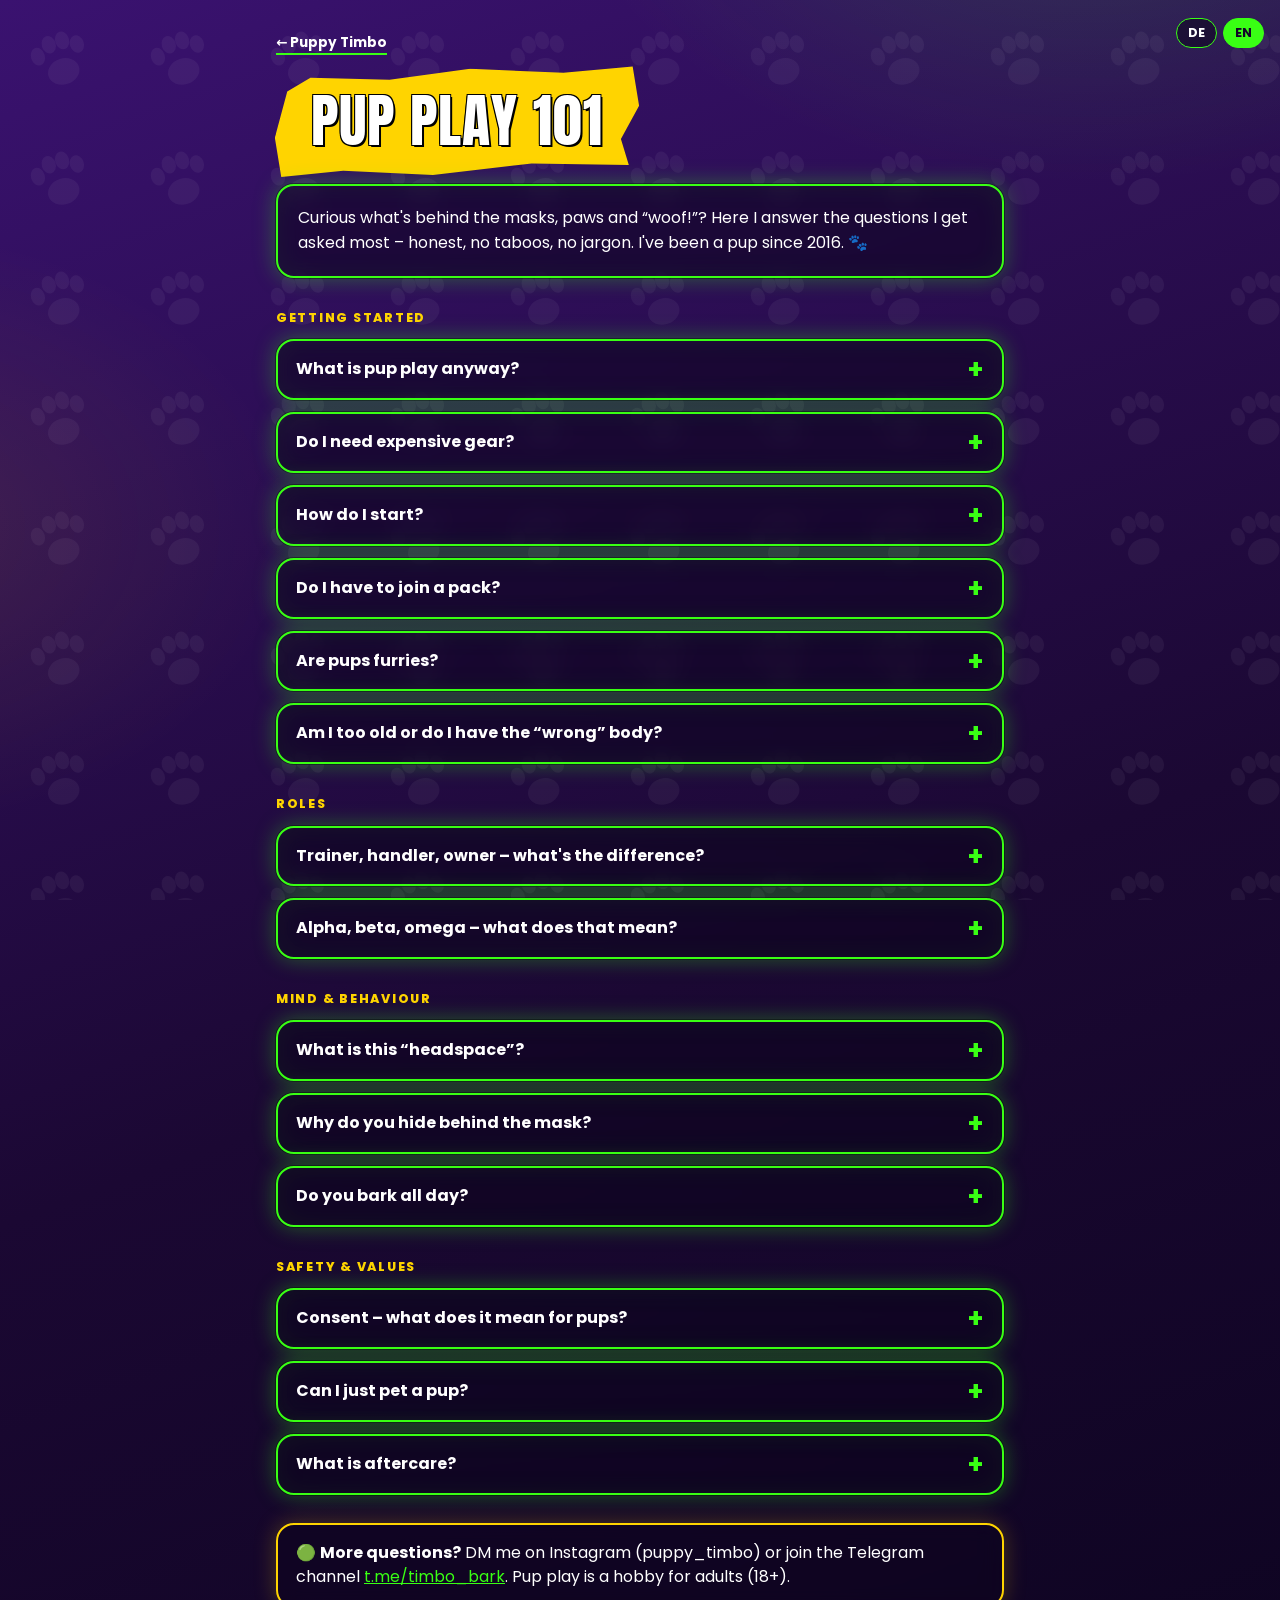
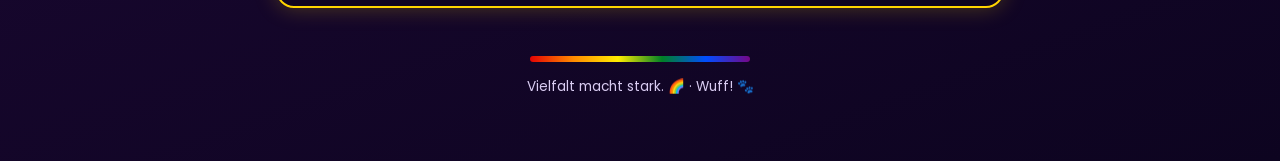
==== pupplay101.html @ d81efe4d "Add files via upload" ====
<!DOCTYPE html>
<html lang="de">
<head>
<meta charset="utf-8">
<meta name="viewport" content="width=device-width,initial-scale=1">
<title>Pup Play 101 · Puppy Timbo</title>
<meta name="description" content="Pup Play 101 von Puppy Timbo: Was ist Pup Play, wie starte ich, was heißt Headspace, Handler, Konsens? Ehrliche Antworten auf Deutsch und Englisch.">
<meta property="og:title" content="Pup Play 101 – by Puppy Timbo 🐾">
<meta property="og:image" content="https://puppytimbo.github.io/assets/social-preview.png">
<link rel="canonical" href="https://puppytimbo.github.io/pupplay101.html">
<meta property="og:url" content="https://puppytimbo.github.io/pupplay101.html">
<meta property="og:type" content="profile">
<meta name="twitter:card" content="summary_large_image">
<link rel="alternate" type="text/plain" title="llms.txt" href="/llms.txt">
<script type="application/ld+json">
{
 "@context": "https://schema.org",
 "@type": "FAQPage",
 "inLanguage": "de",
 "name": "Pup Play 101 – Fragen & Antworten von Puppy Timbo",
 "author": {
  "@type": "Person",
  "name": "Puppy Timbo",
  "url": "https://puppytimbo.github.io/",
  "sameAs": [
   "https://www.instagram.com/puppy_timbo/",
   "https://www.tiktok.com/@puppy.timbo",
   "https://t.me/timbo_bark",
   "https://github.com/PuppyTimbo"
  ]
 },
 "mainEntity": [
  {
   "@type": "Question",
   "name": "Was ist Pup Play überhaupt?",
   "acceptedAnswer": {
    "@type": "Answer",
    "text": "Pup Play ist ein Rollenspiel: Erwachsene schlüpfen in die Rolle eines verspielten Hundes. Es geht um Spaß, Entspannung, Vertrauen und darum, für eine Weile den Kopf frei zu bekommen. Manche spielen allein, manche mit einem Handler, viele treffen sich in der Community auf Events und CSDs."
   }
  },
  {
   "@type": "Question",
   "name": "Brauche ich teures Gear?",
   "acceptedAnswer": {
    "@type": "Answer",
    "text": "Nein. Pup Play beginnt im Kopf, nicht im Shop. Halsband, Mitts oder ein Quietschi sind nett, aber optional. Mein Tipp: Eine einfache Neopren-Hood (ab ca. 25 €) hilft vielen beim Reinkommen. Und: Gear muss sich wie eine zweite Haut anfühlen – kauf nicht, was dir nicht passt."
   }
  },
  {
   "@type": "Question",
   "name": "Wie starte ich?",
   "acceptedAnswer": {
    "@type": "Answer",
    "text": "1. Lies dich ein (z. B. pupplay.de). 2. Tritt einer Telegram- oder Discord-Gruppe bei und lies erst mal mit. 3. Stell Fragen – niemand beißt (zumindest nicht ungefragt 😉). 4. Geh auf ein Event oder einen CSD und lern Pups in echt kennen. Du kannst mir auch einfach schreiben."
   }
  },
  {
   "@type": "Question",
   "name": "Muss ich Teil eines Rudels werden?",
   "acceptedAnswer": {
    "@type": "Answer",
    "text": "Nein. Viele Pups sind „Straypups“ – ohne festes Rudel – und trotzdem mitten in der Community. Ein Rudel ist schön, wenn es passt, aber kein Pflichtprogramm."
   }
  },
  {
   "@type": "Question",
   "name": "Sind Puppys Furries?",
   "acceptedAnswer": {
    "@type": "Answer",
    "text": "Meistens nicht. Furries erschaffen oft ganze Fantasie-Charaktere (Fursonas) mit Fellkostümen. Bei Pup Play geht es eher um das Verhalten und den Headspace – oft mit Rubber, Neopren oder Streetwear. Es gibt Überschneidungen, aber es sind zwei eigene Communities."
   }
  },
  {
   "@type": "Question",
   "name": "Bin ich zu alt oder habe ich den „falschen“ Body?",
   "acceptedAnswer": {
    "@type": "Answer",
    "text": "Nein und nein. In der Community gibt es Pups jeden Alters (ab 18) und jeder Figur. Was zählt, ist, dass du dich wohlfühlst und andere respektierst."
   }
  },
  {
   "@type": "Question",
   "name": "Trainer, Handler, Owner – wo ist der Unterschied?",
   "acceptedAnswer": {
    "@type": "Answer",
    "text": "Ein Handler passt auf den Pup auf, gibt Struktur und sorgt für Sicherheit. Ein Trainer bringt einem Pup Neues bei. Ein Owner steht für eine feste, oft langfristige Bindung. Wichtig: Handler und Pup müssen kein Paar sein."
   }
  },
  {
   "@type": "Question",
   "name": "Alpha, Beta, Omega – was heißt das?",
   "acceptedAnswer": {
    "@type": "Answer",
    "text": "Das beschreibt, welche Rolle ein Pup im Rudel einnimmt. Der Alpha führt, übernimmt Verantwortung und hält das Rudel zusammen. Ein Beta unterstützt, ein Omega ist oft der verspielte, entspannte Part. Ich bin Alpha – aber Alpha heißt Verantwortung, nicht Herumkommandieren."
   }
  },
  {
   "@type": "Question",
   "name": "Was ist dieser Headspace?",
   "acceptedAnswer": {
    "@type": "Answer",
    "text": "Der Pup Space oder Headspace ist der Moment, in dem der Alltag leiser wird: weniger denken, mehr fühlen und spielen. Für viele ist das pure Entspannung – wie Meditation, nur mit Quietschi."
   }
  },
  {
   "@type": "Question",
   "name": "Warum versteckst du dich unter der Maske?",
   "acceptedAnswer": {
    "@type": "Answer",
    "text": "Ich verstecke mich nicht – ich zeige eine Seite von mir. Die Maske hilft, in den Headspace zu kommen, und sie ist mein Markenzeichen. Hinter der Maske steckt übrigens ein ganz normaler Informatiker. 😎"
   }
  },
  {
   "@type": "Question",
   "name": "Bellt ihr den ganzen Tag?",
   "acceptedAnswer": {
    "@type": "Answer",
    "text": "Nein. 😄 Pup Play ist etwas, das man bewusst macht – auf Events, beim Treffen mit Freunden oder zu Hause. Den Rest der Zeit gehen wir arbeiten, kochen und zahlen Steuern wie alle anderen. Ein „Wuff!“ rutscht aber schon mal raus."
   }
  },
  {
   "@type": "Question",
   "name": "Konsens – was heißt das bei Pups?",
   "acceptedAnswer": {
    "@type": "Answer",
    "text": "Ja heißt Ja, Nein heißt Nein – und Grenzen sind heilig. Vor jedem Spiel wird geredet: Was ist okay, was nicht, wie sieht ein Stopp-Signal aus (gerade wenn ein Pup nicht spricht). Kommunikation ist das wichtigste Gear überhaupt."
   }
  },
  {
   "@type": "Question",
   "name": "Darf ich einen Pup einfach streicheln?",
   "acceptedAnswer": {
    "@type": "Answer",
    "text": "Frag vorher! Auch wenn ein Pup aussieht, als wolle er gekrault werden – er ist ein Mensch und entscheidet selbst. Auf Events gilt: erst fragen (gern auch den Handler), dann streicheln."
   }
  },
  {
   "@type": "Question",
   "name": "Was ist Aftercare?",
   "acceptedAnswer": {
    "@type": "Answer",
    "text": "Aftercare ist die Zeit nach dem Spielen: runterkommen, etwas trinken, kuscheln, reden. Wer intensiv im Headspace war, braucht oft einen Moment, um wieder anzukommen. Ein guter Handler nimmt sich dafür Zeit."
   }
  }
 ]
}
</script>
<meta name="theme-color" content="#3a1270">
<link rel="icon" href="assets/paw.svg">
<link rel="preconnect" href="https://fonts.googleapis.com"><link rel="preconnect" href="https://fonts.gstatic.com" crossorigin>
<link href="https://fonts.googleapis.com/css2?family=Anton&family=Poppins:wght@400;500;600;700;800&display=swap" rel="stylesheet">
<link rel="stylesheet" href="assets/timbo.css">
<script src="assets/lang.js"></script>
<style>
  .intro{padding:20px;margin-top:8px}
  .igcta{margin-top:12px}.igcta a{font-weight:700;text-decoration:none;color:var(--neon)}
  .cat{font-size:.78rem;font-weight:800;letter-spacing:.14em;text-transform:uppercase;color:var(--gelb);margin:30px 0 6px}
  .note{padding:16px 18px;margin-top:28px;border-color:var(--gelb);box-shadow:0 0 22px rgba(255,212,0,.25)}
</style>
</head>
<body>
<div class="lang"><button data-set="de">DE</button><button data-set="en">EN</button></div>
<main class="wrap">
  <nav class="top"><a href="index.html">← Puppy Timbo</a></nav>
  <h1 class="brush">Pup Play 101</h1>
  <div class="intro glass">
    <p data-lang="de">Du bist neugierig, was hinter Masken, Pfoten und „Wuff!“ steckt? Hier beantworte ich die Fragen, die mir am häufigsten gestellt werden – ehrlich, ohne Tabus und ohne Fachchinesisch. Seit 2016 bin ich als Puppy unterwegs. 🐾</p>
    <p data-lang="en">Curious what's behind the masks, paws and “woof!”? Here I answer the questions I get asked most – honest, no taboos, no jargon. I've been a pup since 2016. 🐾</p>
  </div>

  <p class="cat" data-lang="de">Einstieg</p><p class="cat" data-lang="en">Getting started</p>

  <details class="faq glass"><summary><span data-lang="de">Was ist Pup Play überhaupt?</span><span data-lang="en">What is pup play anyway?</span></summary><div class="a">
    <p data-lang="de">Pup Play ist ein Rollenspiel: Erwachsene schlüpfen in die Rolle eines verspielten Hundes. Es geht um Spaß, Entspannung, Vertrauen und darum, für eine Weile den Kopf frei zu bekommen. Manche spielen allein, manche mit einem Handler, viele treffen sich in der Community auf Events und CSDs.</p>
    <p data-lang="en">Pup play is a roleplay: adults take on the role of a playful dog. It's about fun, relaxation, trust and switching your head off for a while. Some play solo, some with a handler, and many meet up in the community at events and Pride.</p><p class="igcta"><a href="https://www.instagram.com/puppy_timbo/" target="_blank" rel="noopener">🎥 <span data-lang="de">Mehr dazu auf Instagram</span><span data-lang="en">More on Instagram</span> @puppy_timbo →</a></p></div></details>

  <details class="faq glass"><summary><span data-lang="de">Brauche ich teures Gear?</span><span data-lang="en">Do I need expensive gear?</span></summary><div class="a">
    <p data-lang="de">Nein. Pup Play beginnt im Kopf, nicht im Shop. Halsband, Mitts oder ein Quietschi sind nett, aber optional. Mein Tipp: Eine einfache Neopren-Hood (ab ca. 25 €) hilft vielen beim Reinkommen. Und: Gear muss sich wie eine zweite Haut anfühlen – kauf nicht, was dir nicht passt.</p>
    <p data-lang="en">No. Pup play starts in your head, not in a shop. A collar, mitts or a squeaky toy are nice but optional. My tip: a simple neoprene hood (from about €25) helps many people get into it. And: gear should feel like a second skin – don't buy what doesn't fit you.</p><p class="igcta"><a href="https://www.instagram.com/puppy_timbo/" target="_blank" rel="noopener">🎥 <span data-lang="de">Mehr dazu auf Instagram</span><span data-lang="en">More on Instagram</span> @puppy_timbo →</a></p></div></details>

  <details class="faq glass"><summary><span data-lang="de">Wie starte ich?</span><span data-lang="en">How do I start?</span></summary><div class="a">
    <p data-lang="de">1. Lies dich ein (z. B. pupplay.de). 2. Tritt einer Telegram- oder Discord-Gruppe bei und lies erst mal mit. 3. Stell Fragen – niemand beißt (zumindest nicht ungefragt 😉). 4. Geh auf ein Event oder einen CSD und lern Pups in echt kennen. Du kannst mir auch einfach schreiben.</p>
    <p data-lang="en">1. Read up (e.g. pupplay.de). 2. Join a Telegram or Discord group and just read along first. 3. Ask questions – nobody bites (at least not without asking 😉). 4. Go to an event or Pride and meet pups in real life. You can also just message me.</p><p class="igcta"><a href="https://www.instagram.com/puppy_timbo/" target="_blank" rel="noopener">🎥 <span data-lang="de">Mehr dazu auf Instagram</span><span data-lang="en">More on Instagram</span> @puppy_timbo →</a></p></div></details>

  <details class="faq glass"><summary><span data-lang="de">Muss ich Teil eines Rudels werden?</span><span data-lang="en">Do I have to join a pack?</span></summary><div class="a">
    <p data-lang="de">Nein. Viele Pups sind „Straypups“ – ohne festes Rudel – und trotzdem mitten in der Community. Ein Rudel ist schön, wenn es passt, aber kein Pflichtprogramm.</p>
    <p data-lang="en">No. Many pups are “stray pups” – without a fixed pack – and still right in the middle of the community. A pack is great when it fits, but it's not mandatory.</p><p class="igcta"><a href="https://www.instagram.com/puppy_timbo/" target="_blank" rel="noopener">🎥 <span data-lang="de">Mehr dazu auf Instagram</span><span data-lang="en">More on Instagram</span> @puppy_timbo →</a></p></div></details>

  <details class="faq glass"><summary><span data-lang="de">Sind Puppys Furries?</span><span data-lang="en">Are pups furries?</span></summary><div class="a">
    <p data-lang="de">Meistens nicht. Furries erschaffen oft ganze Fantasie-Charaktere (Fursonas) mit Fellkostümen. Bei Pup Play geht es eher um das Verhalten und den Headspace – oft mit Rubber, Neopren oder Streetwear. Es gibt Überschneidungen, aber es sind zwei eigene Communities.</p>
    <p data-lang="en">Mostly not. Furries often create whole fantasy characters (fursonas) with fur suits. Pup play is more about behaviour and headspace – often with rubber, neoprene or streetwear. There's overlap, but they're two separate communities.</p><p class="igcta"><a href="https://www.instagram.com/puppy_timbo/" target="_blank" rel="noopener">🎥 <span data-lang="de">Mehr dazu auf Instagram</span><span data-lang="en">More on Instagram</span> @puppy_timbo →</a></p></div></details>

  <details class="faq glass"><summary><span data-lang="de">Bin ich zu alt oder habe ich den „falschen“ Body?</span><span data-lang="en">Am I too old or do I have the “wrong” body?</span></summary><div class="a">
    <p data-lang="de">Nein und nein. In der Community gibt es Pups jeden Alters (ab 18) und jeder Figur. Was zählt, ist, dass du dich wohlfühlst und andere respektierst.</p>
    <p data-lang="en">No and no. The community has pups of every age (18+) and every body type. What matters is that you feel good and respect others.</p><p class="igcta"><a href="https://www.instagram.com/puppy_timbo/" target="_blank" rel="noopener">🎥 <span data-lang="de">Mehr dazu auf Instagram</span><span data-lang="en">More on Instagram</span> @puppy_timbo →</a></p></div></details>

  <p class="cat" data-lang="de">Rollen</p><p class="cat" data-lang="en">Roles</p>

  <details class="faq glass"><summary><span data-lang="de">Trainer, Handler, Owner – wo ist der Unterschied?</span><span data-lang="en">Trainer, handler, owner – what's the difference?</span></summary><div class="a">
    <p data-lang="de">Ein <b>Handler</b> passt auf den Pup auf, gibt Struktur und sorgt für Sicherheit. Ein <b>Trainer</b> bringt einem Pup Neues bei. Ein <b>Owner</b> steht für eine feste, oft langfristige Bindung. Wichtig: Handler und Pup müssen kein Paar sein.</p>
    <p data-lang="en">A <b>handler</b> looks after the pup, gives structure and keeps things safe. A <b>trainer</b> teaches a pup new things. An <b>owner</b> stands for a fixed, often long-term bond. Important: handler and pup don't have to be a couple.</p><p class="igcta"><a href="https://www.instagram.com/puppy_timbo/" target="_blank" rel="noopener">🎥 <span data-lang="de">Mehr dazu auf Instagram</span><span data-lang="en">More on Instagram</span> @puppy_timbo →</a></p></div></details>

  <details class="faq glass"><summary><span data-lang="de">Alpha, Beta, Omega – was heißt das?</span><span data-lang="en">Alpha, beta, omega – what does that mean?</span></summary><div class="a">
    <p data-lang="de">Das beschreibt, welche Rolle ein Pup im Rudel einnimmt. Der <b>Alpha</b> führt, übernimmt Verantwortung und hält das Rudel zusammen. Ein <b>Beta</b> unterstützt, ein <b>Omega</b> ist oft der verspielte, entspannte Part. Ich bin Alpha – aber Alpha heißt Verantwortung, nicht Herumkommandieren.</p>
    <p data-lang="en">It describes the role a pup takes in a pack. The <b>alpha</b> leads, takes responsibility and holds the pack together. A <b>beta</b> supports, an <b>omega</b> is often the playful, laid-back one. I'm an alpha – but alpha means responsibility, not bossing people around.</p><p class="igcta"><a href="https://www.instagram.com/puppy_timbo/" target="_blank" rel="noopener">🎥 <span data-lang="de">Mehr dazu auf Instagram</span><span data-lang="en">More on Instagram</span> @puppy_timbo →</a></p></div></details>

  <p class="cat" data-lang="de">Kopf & Verhalten</p><p class="cat" data-lang="en">Mind & behaviour</p>

  <details class="faq glass"><summary><span data-lang="de">Was ist dieser Headspace?</span><span data-lang="en">What is this “headspace”?</span></summary><div class="a">
    <p data-lang="de">Der Pup Space oder Headspace ist der Moment, in dem der Alltag leiser wird: weniger denken, mehr fühlen und spielen. Für viele ist das pure Entspannung – wie Meditation, nur mit Quietschi.</p>
    <p data-lang="en">Pup space or headspace is the moment everyday life gets quieter: less thinking, more feeling and playing. For many it's pure relaxation – like meditation, just with a squeaky toy.</p><p class="igcta"><a href="https://www.instagram.com/puppy_timbo/" target="_blank" rel="noopener">🎥 <span data-lang="de">Mehr dazu auf Instagram</span><span data-lang="en">More on Instagram</span> @puppy_timbo →</a></p></div></details>

  <details class="faq glass"><summary><span data-lang="de">Warum versteckst du dich unter der Maske?</span><span data-lang="en">Why do you hide behind the mask?</span></summary><div class="a">
    <p data-lang="de">Ich verstecke mich nicht – ich zeige eine Seite von mir. Die Maske hilft, in den Headspace zu kommen, und sie ist mein Markenzeichen. Hinter der Maske steckt übrigens ein ganz normaler Informatiker. 😎</p>
    <p data-lang="en">I'm not hiding – I'm showing a side of me. The mask helps me get into headspace, and it's my trademark. Behind the mask, by the way, is a perfectly normal IT guy. 😎</p><p class="igcta"><a href="https://www.instagram.com/puppy_timbo/" target="_blank" rel="noopener">🎥 <span data-lang="de">Mehr dazu auf Instagram</span><span data-lang="en">More on Instagram</span> @puppy_timbo →</a></p></div></details>

  <details class="faq glass"><summary><span data-lang="de">Bellt ihr den ganzen Tag?</span><span data-lang="en">Do you bark all day?</span></summary><div class="a">
    <p data-lang="de">Nein. 😄 Pup Play ist etwas, das man bewusst macht – auf Events, beim Treffen mit Freunden oder zu Hause. Den Rest der Zeit gehen wir arbeiten, kochen und zahlen Steuern wie alle anderen. Ein „Wuff!“ rutscht aber schon mal raus.</p>
    <p data-lang="en">No. 😄 Pup play is something you do on purpose – at events, with friends or at home. The rest of the time we go to work, cook and pay taxes like everyone else. A “woof!” does slip out sometimes, though.</p><p class="igcta"><a href="https://www.instagram.com/puppy_timbo/" target="_blank" rel="noopener">🎥 <span data-lang="de">Mehr dazu auf Instagram</span><span data-lang="en">More on Instagram</span> @puppy_timbo →</a></p></div></details>

  <p class="cat" data-lang="de">Sicherheit & Werte</p><p class="cat" data-lang="en">Safety & values</p>

  <details class="faq glass"><summary><span data-lang="de">Konsens – was heißt das bei Pups?</span><span data-lang="en">Consent – what does it mean for pups?</span></summary><div class="a">
    <p data-lang="de">Ja heißt Ja, Nein heißt Nein – und Grenzen sind heilig. Vor jedem Spiel wird geredet: Was ist okay, was nicht, wie sieht ein Stopp-Signal aus (gerade wenn ein Pup nicht spricht). Kommunikation ist das wichtigste Gear überhaupt.</p>
    <p data-lang="en">Yes means yes, no means no – and limits are sacred. Before any play there's a talk: what's okay, what isn't, what a stop signal looks like (especially when a pup isn't talking). Communication is the most important gear of all.</p><p class="igcta"><a href="https://www.instagram.com/puppy_timbo/" target="_blank" rel="noopener">🎥 <span data-lang="de">Mehr dazu auf Instagram</span><span data-lang="en">More on Instagram</span> @puppy_timbo →</a></p></div></details>

  <details class="faq glass"><summary><span data-lang="de">Darf ich einen Pup einfach streicheln?</span><span data-lang="en">Can I just pet a pup?</span></summary><div class="a">
    <p data-lang="de">Frag vorher! Auch wenn ein Pup aussieht, als wolle er gekrault werden – er ist ein Mensch und entscheidet selbst. Auf Events gilt: erst fragen (gern auch den Handler), dann streicheln.</p>
    <p data-lang="en">Ask first! Even if a pup looks like they want a scratch – they're a person and decide for themselves. At events: ask first (the handler too, if there is one), then pet.</p><p class="igcta"><a href="https://www.instagram.com/puppy_timbo/" target="_blank" rel="noopener">🎥 <span data-lang="de">Mehr dazu auf Instagram</span><span data-lang="en">More on Instagram</span> @puppy_timbo →</a></p></div></details>

  <details class="faq glass"><summary><span data-lang="de">Was ist Aftercare?</span><span data-lang="en">What is aftercare?</span></summary><div class="a">
    <p data-lang="de">Aftercare ist die Zeit nach dem Spielen: runterkommen, etwas trinken, kuscheln, reden. Wer intensiv im Headspace war, braucht oft einen Moment, um wieder anzukommen. Ein guter Handler nimmt sich dafür Zeit.</p>
    <p data-lang="en">Aftercare is the time after play: winding down, having a drink, cuddling, talking. Anyone who was deep in headspace often needs a moment to come back. A good handler makes time for that.</p><p class="igcta"><a href="https://www.instagram.com/puppy_timbo/" target="_blank" rel="noopener">🎥 <span data-lang="de">Mehr dazu auf Instagram</span><span data-lang="en">More on Instagram</span> @puppy_timbo →</a></p></div></details>

  <div class="note glass">
    <p data-lang="de">🟢 <b>Noch Fragen?</b> Schreib mir auf Instagram (puppy_timbo) oder komm in den Telegram-Kanal <a href="https://t.me/timbo_bark">t.me/timbo_bark</a>. Pup Play ist ein Hobby für Erwachsene (18+).</p>
    <p data-lang="en">🟢 <b>More questions?</b> DM me on Instagram (puppy_timbo) or join the Telegram channel <a href="https://t.me/timbo_bark">t.me/timbo_bark</a>. Pup play is a hobby for adults (18+).</p>
  </div>

  <footer><div class="rainbow"></div><p>Vielfalt macht stark. 🌈 · Wuff! 🐾</p></footer>
</main>
</body>
</html>
---- assets/timbo.css ----
/* Puppy Timbo – Design-System (Media-Kit-Look: Lila, gelber Pinsel, Glas + Neongrün) */
@font-face{font-family:"Anton";src:url("anton.woff2") format("woff2");font-display:swap}
:root{
  --lila-1:#1b0833; --lila-2:#3a1270; --lila-3:#5b1fa6;
  --neon:#39ff14; --neon-soft:rgba(57,255,20,.35);
  --gelb:#ffd400; --blau:#2f7bff;
  --glas:rgba(14,4,30,.55); --text:#ffffff; --text-2:#d9ccf2;
  --radius:18px;
  --font-head:'Anton','Impact',sans-serif;
  --font:'Poppins',system-ui,sans-serif;
}
*{box-sizing:border-box;margin:0;padding:0}
html{scroll-behavior:smooth;background:#0d0420}
body{
  font-family:var(--font);color:var(--text);min-height:100vh;line-height:1.55;
  background:
    radial-gradient(900px 600px at 85% -10%, rgba(57,255,20,.18), transparent 60%),
    radial-gradient(700px 500px at -10% 30%, rgba(255,212,0,.10), transparent 60%),
    linear-gradient(160deg,var(--lila-2) 0%,var(--lila-1) 55%,#0d0420 100%);

}
body::before{ /* Pfoten-Muster */
  content:"";position:fixed;inset:0;pointer-events:none;opacity:.05;
  background-image:url("data:image/svg+xml,%3Csvg xmlns='http://www.w3.org/2000/svg' width='120' height='120' viewBox='0 0 120 120'%3E%3Cg fill='%23ffffff' transform='rotate(-18 60 60)'%3E%3Cellipse cx='60' cy='72' rx='16' ry='13'/%3E%3Cellipse cx='40' cy='50' rx='7' ry='9'/%3E%3Cellipse cx='54' cy='42' rx='7' ry='9'/%3E%3Cellipse cx='68' cy='42' rx='7' ry='9'/%3E%3Cellipse cx='81' cy='50' rx='7' ry='9'/%3E%3C/g%3E%3C/svg%3E");
}
a{color:var(--neon)}
.wrap{max-width:760px;margin:0 auto;padding:32px 16px 64px;position:relative}
.wrap.wide{max-width:1040px}

/* Gelber Pinselstrich hinter Überschriften */
.brush{
  display:inline-block;position:relative;font-family:var(--font-head);
  font-weight:400;letter-spacing:.02em;text-transform:uppercase;color:#fff;
  padding:.15em .6em .2em;z-index:0;
  text-shadow:2px 2px 0 #000,-1px -1px 0 #000,1px -1px 0 #000,-1px 1px 0 #000;
}
.brush::before{
  content:"";position:absolute;inset:0;z-index:-1;background:var(--gelb);
  transform:rotate(-1.6deg) skewX(-8deg);
  clip-path:polygon(2% 18%,8% 6%,30% 10%,52% 2%,78% 8%,97% 4%,100% 40%,96% 70%,99% 94%,72% 90%,45% 98%,20% 92%,3% 96%,0 60%);
}
h1.brush{font-size:clamp(2.2rem,7vw,3.6rem)}
h2.brush{font-size:clamp(1.5rem,4.5vw,2.1rem);margin:40px 0 18px}

/* Glas-Kacheln mit Neongrün-Rahmen */
.glass{
  background:var(--glas);border:2px solid var(--neon);border-radius:var(--radius);
  box-shadow:0 0 0 1px rgba(0,0,0,.4),0 0 22px var(--neon-soft),inset 0 0 30px rgba(57,255,20,.06);
  backdrop-filter:blur(10px);-webkit-backdrop-filter:blur(10px);
}
.grid{display:grid;gap:14px;grid-template-columns:repeat(auto-fit,minmax(160px,1fr))}
.kpi{padding:18px;text-align:center}
.kpi b{display:block;font-family:var(--font-head);font-size:2.3rem;font-weight:400;color:var(--neon);line-height:1.1}
.kpi span{font-size:.85rem;color:var(--text-2);font-weight:600}

/* Listen mit grünen Punkten */
ul.dots{list-style:none}
ul.dots li{padding-left:1.4em;position:relative;margin:.35em 0}
ul.dots li::before{content:"";position:absolute;left:0;top:.55em;width:.62em;height:.62em;border-radius:50%;background:var(--neon);box-shadow:0 0 8px var(--neon)}

.chips{display:flex;flex-wrap:wrap;gap:8px}
.chip{border:1.5px solid var(--neon);border-radius:999px;padding:4px 12px;font-size:.85rem;font-weight:600;background:rgba(57,255,20,.08)}

.btn{
  display:flex;align-items:center;gap:14px;width:100%;padding:15px 18px;margin:12px 0;
  text-decoration:none;color:#fff;font-weight:700;font-size:1.02rem;
  transition:transform .15s ease, box-shadow .15s ease;
}
.btn:hover{transform:translateY(-2px) rotate(-.4deg);box-shadow:0 0 34px var(--neon-soft)}
.btn .ico{width:38px;height:38px;flex:none;border-radius:12px;display:grid;place-items:center;background:var(--neon);color:#120428;font-size:1.2rem}
.btn small{display:block;font-weight:500;color:var(--text-2);font-size:.8rem}
.btn.gelb{border-color:var(--gelb);box-shadow:0 0 22px rgba(255,212,0,.3)}
.btn.gelb .ico{background:var(--gelb)}
.tag-ad{font-size:.68rem;font-weight:700;color:#120428;background:var(--gelb);border-radius:6px;padding:1px 6px;margin-left:6px;vertical-align:middle}

.rainbow{height:6px;border-radius:6px;background:linear-gradient(90deg,#e40303,#ff8c00,#ffed00,#008026,#004dff,#750787)}
.muted{color:var(--text-2)}
footer{margin-top:48px;text-align:center;font-size:.85rem;color:var(--text-2)}
footer .rainbow{max-width:220px;margin:0 auto 14px}

/* Sprachumschalter DE/EN */
.lang{position:absolute;top:18px;right:16px;display:flex;gap:6px;z-index:5}
.lang button{font:700 .8rem var(--font);color:#fff;background:var(--glas);border:1.5px solid var(--neon);border-radius:999px;padding:5px 11px;cursor:pointer}
.lang button[aria-pressed="true"]{background:var(--neon);color:#120428}
html[lang="de"] [data-lang="en"], html[lang="en"] [data-lang="de"]{display:none!important}

details.faq{margin:12px 0;padding:0}
details.faq summary{cursor:pointer;list-style:none;padding:16px 50px 16px 18px;font-weight:700;position:relative}
details.faq summary::-webkit-details-marker{display:none}
details.faq summary::after{content:"+";position:absolute;right:18px;top:10px;font-size:1.6rem;color:var(--neon)}
details.faq[open] summary::after{content:"–"}
details.faq .a{padding:0 18px 18px;color:var(--text-2)}
details.faq .a p+p{margin-top:.6em}

nav.top{display:flex;gap:10px;flex-wrap:wrap;margin-bottom:12px}
nav.top a{font-weight:700;font-size:.85rem;text-decoration:none;color:#fff;border-bottom:2px solid var(--neon)}
@media (prefers-reduced-motion:reduce){*{transition:none!important;animation:none!important}}
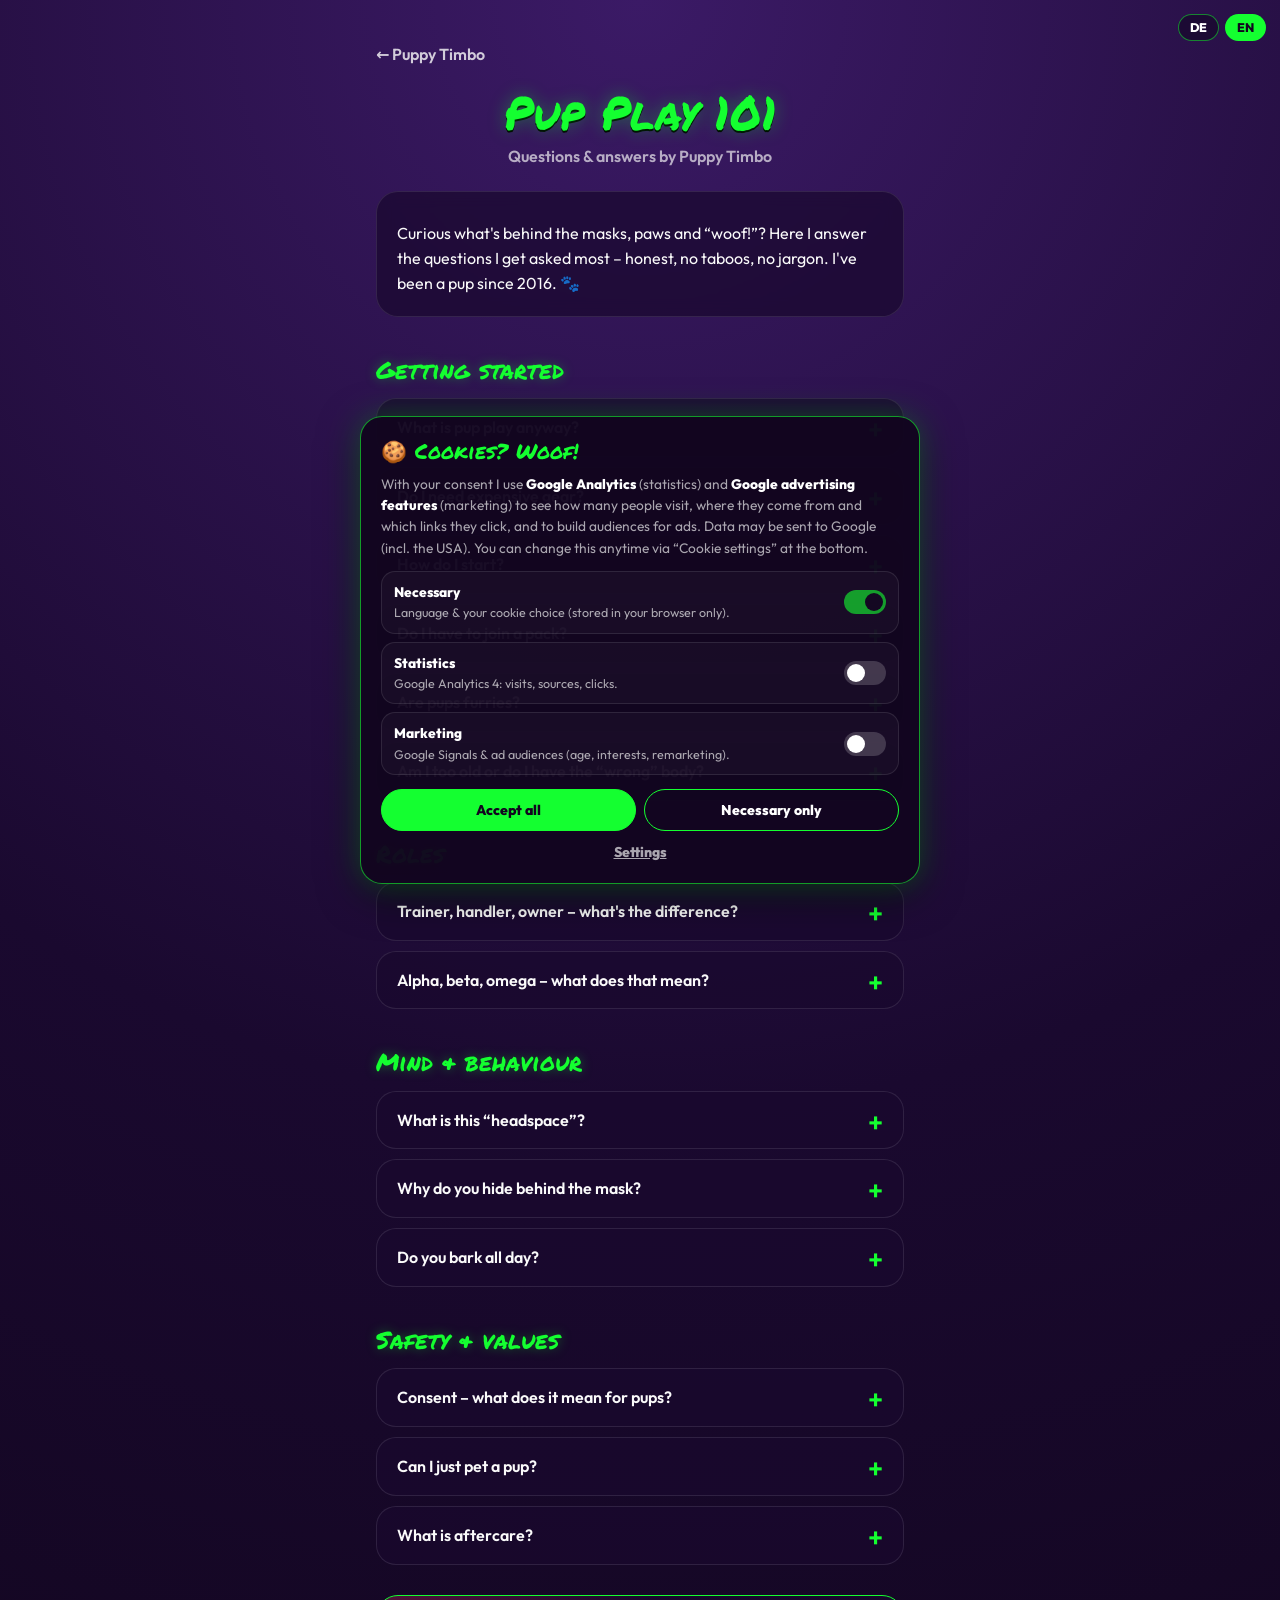
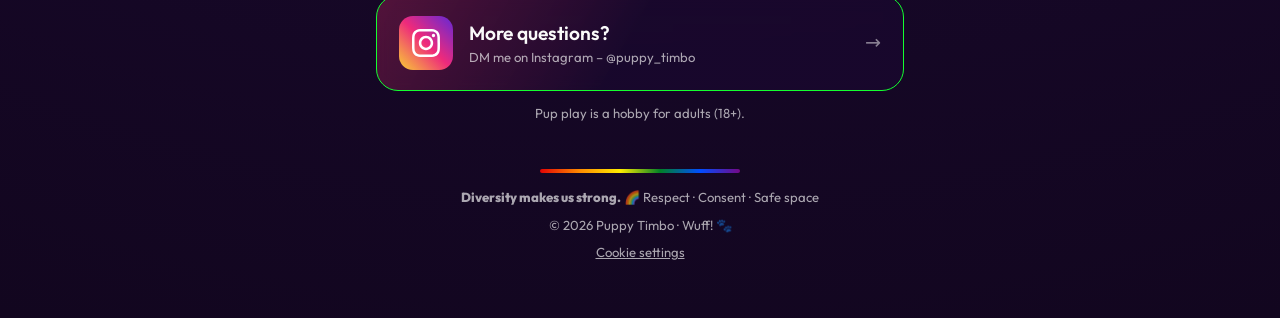
==== commit 2690f2cb: "Add files via upload" ====
--- a/pupplay101.html
+++ b/pupplay101.html
@@ -2,29 +2,58 @@
 <html lang="de">
 <head>
 <meta charset="utf-8">
+<!-- Consent Mode v2: Standard = abgelehnt (muss VOR dem Google-Tag stehen) -->
+<script>window.dataLayer=window.dataLayer||[];function gtag(){dataLayer.push(arguments);}
+gtag('consent','default',{ad_storage:'denied',ad_user_data:'denied',ad_personalization:'denied',analytics_storage:'denied',functionality_storage:'granted',security_storage:'granted',wait_for_update:500});
+gtag('set','ads_data_redaction',true);gtag('set','url_passthrough',true);
+try{var tc=JSON.parse(localStorage.getItem('timbo-consent-v1'));if(tc){gtag('consent','update',{analytics_storage:tc.statistik?'granted':'denied',ad_storage:tc.marketing?'granted':'denied',ad_user_data:tc.marketing?'granted':'denied',ad_personalization:tc.marketing?'granted':'denied'});}}catch(e){}</script>
+<!-- Google-Tag (von GA4) -->
+<script async src="https://www.googletagmanager.com/gtm.js?id=GTM-PMDLR2VM"></script>
+<script> window.dataLayer = window.dataLayer || []; function gtag(){dataLayer.push(arguments);} gtag('js', new Date()); </script>
+<script src="assets/consent.js" defer></script>
 <meta name="viewport" content="width=device-width,initial-scale=1">
-<title>Pup Play 101 · Puppy Timbo</title>
-<meta name="description" content="Pup Play 101 von Puppy Timbo: Was ist Pup Play, wie starte ich, was heißt Headspace, Handler, Konsens? Ehrliche Antworten auf Deutsch und Englisch.">
-<meta property="og:title" content="Pup Play 101 – by Puppy Timbo 🐾">
-<meta property="og:image" content="https://puppytimbo.github.io/assets/social-preview.png">
+<title>Pup Play 101 – Fragen & Antworten von Puppy Timbo 🐾</title>
+<meta name="description" content="Was ist Pup Play? Puppy Timbo beantwortet die häufigsten Fragen: Einstieg, Gear, Rollen, Headspace, Konsens und Aftercare – ehrlich, auf Deutsch und Englisch.">
+<meta name="keywords" content="Puppy Timbo, Pup Timbo, puppy_timbo, Pup Play, Puppy Play, Pup Play Deutschland, queer, LGBTQ, Streetwear, MX-Gear, Content Creator">
+<meta name="author" content="Puppy Timbo">
 <link rel="canonical" href="https://puppytimbo.github.io/pupplay101.html">
+<meta property="og:type" content="profile">
+<meta property="og:locale" content="de_DE">
+<meta property="og:locale:alternate" content="en_GB">
+<meta property="og:site_name" content="Puppy Timbo">
+<meta property="og:title" content="Pup Play 101 – Fragen &amp; Antworten von Puppy Timbo 🐾">
+<meta property="og:description" content="Was ist Pup Play? Puppy Timbo beantwortet die häufigsten Fragen: Einstieg, Gear, Rollen, Headspace, Konsens und Aftercare – ehrlich, auf Deutsch und Englisch.">
 <meta property="og:url" content="https://puppytimbo.github.io/pupplay101.html">
-<meta property="og:type" content="profile">
+<meta property="og:image" content="https://puppytimbo.github.io/assets/og-image.png">
+<meta property="og:image:width" content="1200"><meta property="og:image:height" content="630">
+<meta property="og:image:alt" content="Puppy Timbo – Wandlungsfähig. Cute. Böse.">
 <meta name="twitter:card" content="summary_large_image">
-<link rel="alternate" type="text/plain" title="llms.txt" href="/llms.txt">
+<meta name="twitter:title" content="Pup Play 101 – Fragen &amp; Antworten von Puppy Timbo 🐾">
+<meta name="twitter:description" content="Was ist Pup Play? Puppy Timbo beantwortet die häufigsten Fragen: Einstieg, Gear, Rollen, Headspace, Konsens und Aftercare – ehrlich, auf Deutsch und Englisch.">
+<meta name="twitter:image" content="https://puppytimbo.github.io/assets/og-image.png">
+<meta name="theme-color" content="#1a092f">
+<link rel="icon" href="assets/paw.svg" type="image/svg+xml">
+<link rel="alternate" type="text/plain" title="llms.txt" href="https://puppytimbo.github.io/llms.txt">
+<link rel="preload" href="assets/fonts/permanent-marker-latin-400-normal.woff2" as="font" type="font/woff2" crossorigin>
+<link rel="stylesheet" href="assets/style.css">
+<script src="assets/lang.js"></script>
+<!-- Google Search Console: falls nötig, hier den Bestätigungs-Code eintragen: <meta name="google-site-verification" content="CODE"> -->
 <script type="application/ld+json">
 {
  "@context": "https://schema.org",
  "@type": "FAQPage",
  "inLanguage": "de",
+ "url": "https://puppytimbo.github.io/pupplay101.html",
  "name": "Pup Play 101 – Fragen & Antworten von Puppy Timbo",
  "author": {
   "@type": "Person",
+  "@id": "https://puppytimbo.github.io/#person",
   "name": "Puppy Timbo",
   "url": "https://puppytimbo.github.io/",
   "sameAs": [
    "https://www.instagram.com/puppy_timbo/",
    "https://www.tiktok.com/@puppy.timbo",
+   "https://www.facebook.com/timbo.puppy",
    "https://t.me/timbo_bark",
    "https://github.com/PuppyTimbo"
   ]
@@ -145,99 +174,102 @@
  ]
 }
 </script>
-<meta name="theme-color" content="#3a1270">
-<link rel="icon" href="assets/paw.svg">
-<link rel="preconnect" href="https://fonts.googleapis.com"><link rel="preconnect" href="https://fonts.gstatic.com" crossorigin>
-<link href="https://fonts.googleapis.com/css2?family=Anton&family=Poppins:wght@400;500;600;700;800&display=swap" rel="stylesheet">
-<link rel="stylesheet" href="assets/timbo.css">
-<script src="assets/lang.js"></script>
-<style>
-  .intro{padding:20px;margin-top:8px}
-  .igcta{margin-top:12px}.igcta a{font-weight:700;text-decoration:none;color:var(--neon)}
-  .cat{font-size:.78rem;font-weight:800;letter-spacing:.14em;text-transform:uppercase;color:var(--gelb);margin:30px 0 6px}
-  .note{padding:16px 18px;margin-top:28px;border-color:var(--gelb);box-shadow:0 0 22px rgba(255,212,0,.25)}
-</style>
 </head>
 <body>
+<div class="paws" aria-hidden="true"><i style="left:6%;animation-duration:19s;animation-delay:0s;width:18px;height:18px"></i><i style="left:18%;animation-duration:24s;animation-delay:6s;width:26px;height:26px"></i><i style="left:31%;animation-duration:21s;animation-delay:11s;width:16px;height:16px"></i><i style="left:47%;animation-duration:26s;animation-delay:3s;width:22px;height:22px"></i><i style="left:62%;animation-duration:20s;animation-delay:9s;width:18px;height:18px"></i><i style="left:74%;animation-duration:23s;animation-delay:1s;width:28px;height:28px"></i><i style="left:86%;animation-duration:18s;animation-delay:13s;width:16px;height:16px"></i><i style="left:94%;animation-duration:25s;animation-delay:7s;width:20px;height:20px"></i></div>
 <div class="lang"><button data-set="de">DE</button><button data-set="en">EN</button></div>
-<main class="wrap">
-  <nav class="top"><a href="index.html">← Puppy Timbo</a></nav>
-  <h1 class="brush">Pup Play 101</h1>
-  <div class="intro glass">
+<main class="wrap" style="padding-top:20px">
+  <a class="back" href="./">← Puppy Timbo</a>
+  <section class="head" style="margin-top:10px">
+    <h1>Pup Play 101</h1>
+    <p class="tag" data-lang="de">Fragen & Antworten von Puppy Timbo</p>
+    <p class="tag" data-lang="en">Questions & answers by Puppy Timbo</p>
+  </section>
+  <div class="box" style="margin-top:22px">
     <p data-lang="de">Du bist neugierig, was hinter Masken, Pfoten und „Wuff!“ steckt? Hier beantworte ich die Fragen, die mir am häufigsten gestellt werden – ehrlich, ohne Tabus und ohne Fachchinesisch. Seit 2016 bin ich als Puppy unterwegs. 🐾</p>
     <p data-lang="en">Curious what's behind the masks, paws and “woof!”? Here I answer the questions I get asked most – honest, no taboos, no jargon. I've been a pup since 2016. 🐾</p>
   </div>
 
-  <p class="cat" data-lang="de">Einstieg</p><p class="cat" data-lang="en">Getting started</p>
-
-  <details class="faq glass"><summary><span data-lang="de">Was ist Pup Play überhaupt?</span><span data-lang="en">What is pup play anyway?</span></summary><div class="a">
+<h2 class="cat" data-lang="de">Einstieg</h2><h2 class="cat" data-lang="en">Getting started</h2>
+
+  <details class="faq"><summary><span data-lang="de">Was ist Pup Play überhaupt?</span><span data-lang="en">What is pup play anyway?</span></summary><div class="a">
     <p data-lang="de">Pup Play ist ein Rollenspiel: Erwachsene schlüpfen in die Rolle eines verspielten Hundes. Es geht um Spaß, Entspannung, Vertrauen und darum, für eine Weile den Kopf frei zu bekommen. Manche spielen allein, manche mit einem Handler, viele treffen sich in der Community auf Events und CSDs.</p>
-    <p data-lang="en">Pup play is a roleplay: adults take on the role of a playful dog. It's about fun, relaxation, trust and switching your head off for a while. Some play solo, some with a handler, and many meet up in the community at events and Pride.</p><p class="igcta"><a href="https://www.instagram.com/puppy_timbo/" target="_blank" rel="noopener">🎥 <span data-lang="de">Mehr dazu auf Instagram</span><span data-lang="en">More on Instagram</span> @puppy_timbo →</a></p></div></details>
-
-  <details class="faq glass"><summary><span data-lang="de">Brauche ich teures Gear?</span><span data-lang="en">Do I need expensive gear?</span></summary><div class="a">
+    <p data-lang="en">Pup play is a roleplay: adults take on the role of a playful dog. It's about fun, relaxation, trust and switching your head off for a while. Some play solo, some with a handler, and many meet up in the community at events and Pride.</p><p class="igcta"><a data-track="instagram_faq_answer" href="https://www.instagram.com/puppy_timbo/" target="_blank" rel="noopener">🎥 <span data-lang="de">Mehr dazu auf Instagram</span><span data-lang="en">More on Instagram</span> @puppy_timbo →</a></p></div></details>
+
+  <details class="faq"><summary><span data-lang="de">Brauche ich teures Gear?</span><span data-lang="en">Do I need expensive gear?</span></summary><div class="a">
     <p data-lang="de">Nein. Pup Play beginnt im Kopf, nicht im Shop. Halsband, Mitts oder ein Quietschi sind nett, aber optional. Mein Tipp: Eine einfache Neopren-Hood (ab ca. 25 €) hilft vielen beim Reinkommen. Und: Gear muss sich wie eine zweite Haut anfühlen – kauf nicht, was dir nicht passt.</p>
-    <p data-lang="en">No. Pup play starts in your head, not in a shop. A collar, mitts or a squeaky toy are nice but optional. My tip: a simple neoprene hood (from about €25) helps many people get into it. And: gear should feel like a second skin – don't buy what doesn't fit you.</p><p class="igcta"><a href="https://www.instagram.com/puppy_timbo/" target="_blank" rel="noopener">🎥 <span data-lang="de">Mehr dazu auf Instagram</span><span data-lang="en">More on Instagram</span> @puppy_timbo →</a></p></div></details>
-
-  <details class="faq glass"><summary><span data-lang="de">Wie starte ich?</span><span data-lang="en">How do I start?</span></summary><div class="a">
+    <p data-lang="en">No. Pup play starts in your head, not in a shop. A collar, mitts or a squeaky toy are nice but optional. My tip: a simple neoprene hood (from about €25) helps many people get into it. And: gear should feel like a second skin – don't buy what doesn't fit you.</p><p class="igcta"><a data-track="instagram_faq_answer" href="https://www.instagram.com/puppy_timbo/" target="_blank" rel="noopener">🎥 <span data-lang="de">Mehr dazu auf Instagram</span><span data-lang="en">More on Instagram</span> @puppy_timbo →</a></p></div></details>
+
+  <details class="faq"><summary><span data-lang="de">Wie starte ich?</span><span data-lang="en">How do I start?</span></summary><div class="a">
     <p data-lang="de">1. Lies dich ein (z. B. pupplay.de). 2. Tritt einer Telegram- oder Discord-Gruppe bei und lies erst mal mit. 3. Stell Fragen – niemand beißt (zumindest nicht ungefragt 😉). 4. Geh auf ein Event oder einen CSD und lern Pups in echt kennen. Du kannst mir auch einfach schreiben.</p>
-    <p data-lang="en">1. Read up (e.g. pupplay.de). 2. Join a Telegram or Discord group and just read along first. 3. Ask questions – nobody bites (at least not without asking 😉). 4. Go to an event or Pride and meet pups in real life. You can also just message me.</p><p class="igcta"><a href="https://www.instagram.com/puppy_timbo/" target="_blank" rel="noopener">🎥 <span data-lang="de">Mehr dazu auf Instagram</span><span data-lang="en">More on Instagram</span> @puppy_timbo →</a></p></div></details>
-
-  <details class="faq glass"><summary><span data-lang="de">Muss ich Teil eines Rudels werden?</span><span data-lang="en">Do I have to join a pack?</span></summary><div class="a">
+    <p data-lang="en">1. Read up (e.g. pupplay.de). 2. Join a Telegram or Discord group and just read along first. 3. Ask questions – nobody bites (at least not without asking 😉). 4. Go to an event or Pride and meet pups in real life. You can also just message me.</p><p class="igcta"><a data-track="instagram_faq_answer" href="https://www.instagram.com/puppy_timbo/" target="_blank" rel="noopener">🎥 <span data-lang="de">Mehr dazu auf Instagram</span><span data-lang="en">More on Instagram</span> @puppy_timbo →</a></p></div></details>
+
+  <details class="faq"><summary><span data-lang="de">Muss ich Teil eines Rudels werden?</span><span data-lang="en">Do I have to join a pack?</span></summary><div class="a">
     <p data-lang="de">Nein. Viele Pups sind „Straypups“ – ohne festes Rudel – und trotzdem mitten in der Community. Ein Rudel ist schön, wenn es passt, aber kein Pflichtprogramm.</p>
-    <p data-lang="en">No. Many pups are “stray pups” – without a fixed pack – and still right in the middle of the community. A pack is great when it fits, but it's not mandatory.</p><p class="igcta"><a href="https://www.instagram.com/puppy_timbo/" target="_blank" rel="noopener">🎥 <span data-lang="de">Mehr dazu auf Instagram</span><span data-lang="en">More on Instagram</span> @puppy_timbo →</a></p></div></details>
-
-  <details class="faq glass"><summary><span data-lang="de">Sind Puppys Furries?</span><span data-lang="en">Are pups furries?</span></summary><div class="a">
+    <p data-lang="en">No. Many pups are “stray pups” – without a fixed pack – and still right in the middle of the community. A pack is great when it fits, but it's not mandatory.</p><p class="igcta"><a data-track="instagram_faq_answer" href="https://www.instagram.com/puppy_timbo/" target="_blank" rel="noopener">🎥 <span data-lang="de">Mehr dazu auf Instagram</span><span data-lang="en">More on Instagram</span> @puppy_timbo →</a></p></div></details>
+
+  <details class="faq"><summary><span data-lang="de">Sind Puppys Furries?</span><span data-lang="en">Are pups furries?</span></summary><div class="a">
     <p data-lang="de">Meistens nicht. Furries erschaffen oft ganze Fantasie-Charaktere (Fursonas) mit Fellkostümen. Bei Pup Play geht es eher um das Verhalten und den Headspace – oft mit Rubber, Neopren oder Streetwear. Es gibt Überschneidungen, aber es sind zwei eigene Communities.</p>
-    <p data-lang="en">Mostly not. Furries often create whole fantasy characters (fursonas) with fur suits. Pup play is more about behaviour and headspace – often with rubber, neoprene or streetwear. There's overlap, but they're two separate communities.</p><p class="igcta"><a href="https://www.instagram.com/puppy_timbo/" target="_blank" rel="noopener">🎥 <span data-lang="de">Mehr dazu auf Instagram</span><span data-lang="en">More on Instagram</span> @puppy_timbo →</a></p></div></details>
-
-  <details class="faq glass"><summary><span data-lang="de">Bin ich zu alt oder habe ich den „falschen“ Body?</span><span data-lang="en">Am I too old or do I have the “wrong” body?</span></summary><div class="a">
+    <p data-lang="en">Mostly not. Furries often create whole fantasy characters (fursonas) with fur suits. Pup play is more about behaviour and headspace – often with rubber, neoprene or streetwear. There's overlap, but they're two separate communities.</p><p class="igcta"><a data-track="instagram_faq_answer" href="https://www.instagram.com/puppy_timbo/" target="_blank" rel="noopener">🎥 <span data-lang="de">Mehr dazu auf Instagram</span><span data-lang="en">More on Instagram</span> @puppy_timbo →</a></p></div></details>
+
+  <details class="faq"><summary><span data-lang="de">Bin ich zu alt oder habe ich den „falschen“ Body?</span><span data-lang="en">Am I too old or do I have the “wrong” body?</span></summary><div class="a">
     <p data-lang="de">Nein und nein. In der Community gibt es Pups jeden Alters (ab 18) und jeder Figur. Was zählt, ist, dass du dich wohlfühlst und andere respektierst.</p>
-    <p data-lang="en">No and no. The community has pups of every age (18+) and every body type. What matters is that you feel good and respect others.</p><p class="igcta"><a href="https://www.instagram.com/puppy_timbo/" target="_blank" rel="noopener">🎥 <span data-lang="de">Mehr dazu auf Instagram</span><span data-lang="en">More on Instagram</span> @puppy_timbo →</a></p></div></details>
-
-  <p class="cat" data-lang="de">Rollen</p><p class="cat" data-lang="en">Roles</p>
-
-  <details class="faq glass"><summary><span data-lang="de">Trainer, Handler, Owner – wo ist der Unterschied?</span><span data-lang="en">Trainer, handler, owner – what's the difference?</span></summary><div class="a">
+    <p data-lang="en">No and no. The community has pups of every age (18+) and every body type. What matters is that you feel good and respect others.</p><p class="igcta"><a data-track="instagram_faq_answer" href="https://www.instagram.com/puppy_timbo/" target="_blank" rel="noopener">🎥 <span data-lang="de">Mehr dazu auf Instagram</span><span data-lang="en">More on Instagram</span> @puppy_timbo →</a></p></div></details>
+
+  <h2 class="cat" data-lang="de">Rollen</h2><h2 class="cat" data-lang="en">Roles</h2>
+
+  <details class="faq"><summary><span data-lang="de">Trainer, Handler, Owner – wo ist der Unterschied?</span><span data-lang="en">Trainer, handler, owner – what's the difference?</span></summary><div class="a">
     <p data-lang="de">Ein <b>Handler</b> passt auf den Pup auf, gibt Struktur und sorgt für Sicherheit. Ein <b>Trainer</b> bringt einem Pup Neues bei. Ein <b>Owner</b> steht für eine feste, oft langfristige Bindung. Wichtig: Handler und Pup müssen kein Paar sein.</p>
-    <p data-lang="en">A <b>handler</b> looks after the pup, gives structure and keeps things safe. A <b>trainer</b> teaches a pup new things. An <b>owner</b> stands for a fixed, often long-term bond. Important: handler and pup don't have to be a couple.</p><p class="igcta"><a href="https://www.instagram.com/puppy_timbo/" target="_blank" rel="noopener">🎥 <span data-lang="de">Mehr dazu auf Instagram</span><span data-lang="en">More on Instagram</span> @puppy_timbo →</a></p></div></details>
-
-  <details class="faq glass"><summary><span data-lang="de">Alpha, Beta, Omega – was heißt das?</span><span data-lang="en">Alpha, beta, omega – what does that mean?</span></summary><div class="a">
+    <p data-lang="en">A <b>handler</b> looks after the pup, gives structure and keeps things safe. A <b>trainer</b> teaches a pup new things. An <b>owner</b> stands for a fixed, often long-term bond. Important: handler and pup don't have to be a couple.</p><p class="igcta"><a data-track="instagram_faq_answer" href="https://www.instagram.com/puppy_timbo/" target="_blank" rel="noopener">🎥 <span data-lang="de">Mehr dazu auf Instagram</span><span data-lang="en">More on Instagram</span> @puppy_timbo →</a></p></div></details>
+
+  <details class="faq"><summary><span data-lang="de">Alpha, Beta, Omega – was heißt das?</span><span data-lang="en">Alpha, beta, omega – what does that mean?</span></summary><div class="a">
     <p data-lang="de">Das beschreibt, welche Rolle ein Pup im Rudel einnimmt. Der <b>Alpha</b> führt, übernimmt Verantwortung und hält das Rudel zusammen. Ein <b>Beta</b> unterstützt, ein <b>Omega</b> ist oft der verspielte, entspannte Part. Ich bin Alpha – aber Alpha heißt Verantwortung, nicht Herumkommandieren.</p>
-    <p data-lang="en">It describes the role a pup takes in a pack. The <b>alpha</b> leads, takes responsibility and holds the pack together. A <b>beta</b> supports, an <b>omega</b> is often the playful, laid-back one. I'm an alpha – but alpha means responsibility, not bossing people around.</p><p class="igcta"><a href="https://www.instagram.com/puppy_timbo/" target="_blank" rel="noopener">🎥 <span data-lang="de">Mehr dazu auf Instagram</span><span data-lang="en">More on Instagram</span> @puppy_timbo →</a></p></div></details>
-
-  <p class="cat" data-lang="de">Kopf & Verhalten</p><p class="cat" data-lang="en">Mind & behaviour</p>
-
-  <details class="faq glass"><summary><span data-lang="de">Was ist dieser Headspace?</span><span data-lang="en">What is this “headspace”?</span></summary><div class="a">
+    <p data-lang="en">It describes the role a pup takes in a pack. The <b>alpha</b> leads, takes responsibility and holds the pack together. A <b>beta</b> supports, an <b>omega</b> is often the playful, laid-back one. I'm an alpha – but alpha means responsibility, not bossing people around.</p><p class="igcta"><a data-track="instagram_faq_answer" href="https://www.instagram.com/puppy_timbo/" target="_blank" rel="noopener">🎥 <span data-lang="de">Mehr dazu auf Instagram</span><span data-lang="en">More on Instagram</span> @puppy_timbo →</a></p></div></details>
+
+  <h2 class="cat" data-lang="de">Kopf & Verhalten</h2><h2 class="cat" data-lang="en">Mind & behaviour</h2>
+
+  <details class="faq"><summary><span data-lang="de">Was ist dieser Headspace?</span><span data-lang="en">What is this “headspace”?</span></summary><div class="a">
     <p data-lang="de">Der Pup Space oder Headspace ist der Moment, in dem der Alltag leiser wird: weniger denken, mehr fühlen und spielen. Für viele ist das pure Entspannung – wie Meditation, nur mit Quietschi.</p>
-    <p data-lang="en">Pup space or headspace is the moment everyday life gets quieter: less thinking, more feeling and playing. For many it's pure relaxation – like meditation, just with a squeaky toy.</p><p class="igcta"><a href="https://www.instagram.com/puppy_timbo/" target="_blank" rel="noopener">🎥 <span data-lang="de">Mehr dazu auf Instagram</span><span data-lang="en">More on Instagram</span> @puppy_timbo →</a></p></div></details>
-
-  <details class="faq glass"><summary><span data-lang="de">Warum versteckst du dich unter der Maske?</span><span data-lang="en">Why do you hide behind the mask?</span></summary><div class="a">
+    <p data-lang="en">Pup space or headspace is the moment everyday life gets quieter: less thinking, more feeling and playing. For many it's pure relaxation – like meditation, just with a squeaky toy.</p><p class="igcta"><a data-track="instagram_faq_answer" href="https://www.instagram.com/puppy_timbo/" target="_blank" rel="noopener">🎥 <span data-lang="de">Mehr dazu auf Instagram</span><span data-lang="en">More on Instagram</span> @puppy_timbo →</a></p></div></details>
+
+  <details class="faq"><summary><span data-lang="de">Warum versteckst du dich unter der Maske?</span><span data-lang="en">Why do you hide behind the mask?</span></summary><div class="a">
     <p data-lang="de">Ich verstecke mich nicht – ich zeige eine Seite von mir. Die Maske hilft, in den Headspace zu kommen, und sie ist mein Markenzeichen. Hinter der Maske steckt übrigens ein ganz normaler Informatiker. 😎</p>
-    <p data-lang="en">I'm not hiding – I'm showing a side of me. The mask helps me get into headspace, and it's my trademark. Behind the mask, by the way, is a perfectly normal IT guy. 😎</p><p class="igcta"><a href="https://www.instagram.com/puppy_timbo/" target="_blank" rel="noopener">🎥 <span data-lang="de">Mehr dazu auf Instagram</span><span data-lang="en">More on Instagram</span> @puppy_timbo →</a></p></div></details>
-
-  <details class="faq glass"><summary><span data-lang="de">Bellt ihr den ganzen Tag?</span><span data-lang="en">Do you bark all day?</span></summary><div class="a">
+    <p data-lang="en">I'm not hiding – I'm showing a side of me. The mask helps me get into headspace, and it's my trademark. Behind the mask, by the way, is a perfectly normal IT guy. 😎</p><p class="igcta"><a data-track="instagram_faq_answer" href="https://www.instagram.com/puppy_timbo/" target="_blank" rel="noopener">🎥 <span data-lang="de">Mehr dazu auf Instagram</span><span data-lang="en">More on Instagram</span> @puppy_timbo →</a></p></div></details>
+
+  <details class="faq"><summary><span data-lang="de">Bellt ihr den ganzen Tag?</span><span data-lang="en">Do you bark all day?</span></summary><div class="a">
     <p data-lang="de">Nein. 😄 Pup Play ist etwas, das man bewusst macht – auf Events, beim Treffen mit Freunden oder zu Hause. Den Rest der Zeit gehen wir arbeiten, kochen und zahlen Steuern wie alle anderen. Ein „Wuff!“ rutscht aber schon mal raus.</p>
-    <p data-lang="en">No. 😄 Pup play is something you do on purpose – at events, with friends or at home. The rest of the time we go to work, cook and pay taxes like everyone else. A “woof!” does slip out sometimes, though.</p><p class="igcta"><a href="https://www.instagram.com/puppy_timbo/" target="_blank" rel="noopener">🎥 <span data-lang="de">Mehr dazu auf Instagram</span><span data-lang="en">More on Instagram</span> @puppy_timbo →</a></p></div></details>
-
-  <p class="cat" data-lang="de">Sicherheit & Werte</p><p class="cat" data-lang="en">Safety & values</p>
-
-  <details class="faq glass"><summary><span data-lang="de">Konsens – was heißt das bei Pups?</span><span data-lang="en">Consent – what does it mean for pups?</span></summary><div class="a">
+    <p data-lang="en">No. 😄 Pup play is something you do on purpose – at events, with friends or at home. The rest of the time we go to work, cook and pay taxes like everyone else. A “woof!” does slip out sometimes, though.</p><p class="igcta"><a data-track="instagram_faq_answer" href="https://www.instagram.com/puppy_timbo/" target="_blank" rel="noopener">🎥 <span data-lang="de">Mehr dazu auf Instagram</span><span data-lang="en">More on Instagram</span> @puppy_timbo →</a></p></div></details>
+
+  <h2 class="cat" data-lang="de">Sicherheit & Werte</h2><h2 class="cat" data-lang="en">Safety & values</h2>
+
+  <details class="faq"><summary><span data-lang="de">Konsens – was heißt das bei Pups?</span><span data-lang="en">Consent – what does it mean for pups?</span></summary><div class="a">
     <p data-lang="de">Ja heißt Ja, Nein heißt Nein – und Grenzen sind heilig. Vor jedem Spiel wird geredet: Was ist okay, was nicht, wie sieht ein Stopp-Signal aus (gerade wenn ein Pup nicht spricht). Kommunikation ist das wichtigste Gear überhaupt.</p>
-    <p data-lang="en">Yes means yes, no means no – and limits are sacred. Before any play there's a talk: what's okay, what isn't, what a stop signal looks like (especially when a pup isn't talking). Communication is the most important gear of all.</p><p class="igcta"><a href="https://www.instagram.com/puppy_timbo/" target="_blank" rel="noopener">🎥 <span data-lang="de">Mehr dazu auf Instagram</span><span data-lang="en">More on Instagram</span> @puppy_timbo →</a></p></div></details>
-
-  <details class="faq glass"><summary><span data-lang="de">Darf ich einen Pup einfach streicheln?</span><span data-lang="en">Can I just pet a pup?</span></summary><div class="a">
+    <p data-lang="en">Yes means yes, no means no – and limits are sacred. Before any play there's a talk: what's okay, what isn't, what a stop signal looks like (especially when a pup isn't talking). Communication is the most important gear of all.</p><p class="igcta"><a data-track="instagram_faq_answer" href="https://www.instagram.com/puppy_timbo/" target="_blank" rel="noopener">🎥 <span data-lang="de">Mehr dazu auf Instagram</span><span data-lang="en">More on Instagram</span> @puppy_timbo →</a></p></div></details>
+
+  <details class="faq"><summary><span data-lang="de">Darf ich einen Pup einfach streicheln?</span><span data-lang="en">Can I just pet a pup?</span></summary><div class="a">
     <p data-lang="de">Frag vorher! Auch wenn ein Pup aussieht, als wolle er gekrault werden – er ist ein Mensch und entscheidet selbst. Auf Events gilt: erst fragen (gern auch den Handler), dann streicheln.</p>
-    <p data-lang="en">Ask first! Even if a pup looks like they want a scratch – they're a person and decide for themselves. At events: ask first (the handler too, if there is one), then pet.</p><p class="igcta"><a href="https://www.instagram.com/puppy_timbo/" target="_blank" rel="noopener">🎥 <span data-lang="de">Mehr dazu auf Instagram</span><span data-lang="en">More on Instagram</span> @puppy_timbo →</a></p></div></details>
-
-  <details class="faq glass"><summary><span data-lang="de">Was ist Aftercare?</span><span data-lang="en">What is aftercare?</span></summary><div class="a">
+    <p data-lang="en">Ask first! Even if a pup looks like they want a scratch – they're a person and decide for themselves. At events: ask first (the handler too, if there is one), then pet.</p><p class="igcta"><a data-track="instagram_faq_answer" href="https://www.instagram.com/puppy_timbo/" target="_blank" rel="noopener">🎥 <span data-lang="de">Mehr dazu auf Instagram</span><span data-lang="en">More on Instagram</span> @puppy_timbo →</a></p></div></details>
+
+  <details class="faq"><summary><span data-lang="de">Was ist Aftercare?</span><span data-lang="en">What is aftercare?</span></summary><div class="a">
     <p data-lang="de">Aftercare ist die Zeit nach dem Spielen: runterkommen, etwas trinken, kuscheln, reden. Wer intensiv im Headspace war, braucht oft einen Moment, um wieder anzukommen. Ein guter Handler nimmt sich dafür Zeit.</p>
-    <p data-lang="en">Aftercare is the time after play: winding down, having a drink, cuddling, talking. Anyone who was deep in headspace often needs a moment to come back. A good handler makes time for that.</p><p class="igcta"><a href="https://www.instagram.com/puppy_timbo/" target="_blank" rel="noopener">🎥 <span data-lang="de">Mehr dazu auf Instagram</span><span data-lang="en">More on Instagram</span> @puppy_timbo →</a></p></div></details>
-
-  <div class="note glass">
-    <p data-lang="de">🟢 <b>Noch Fragen?</b> Schreib mir auf Instagram (puppy_timbo) oder komm in den Telegram-Kanal <a href="https://t.me/timbo_bark">t.me/timbo_bark</a>. Pup Play ist ein Hobby für Erwachsene (18+).</p>
-    <p data-lang="en">🟢 <b>More questions?</b> DM me on Instagram (puppy_timbo) or join the Telegram channel <a href="https://t.me/timbo_bark">t.me/timbo_bark</a>. Pup play is a hobby for adults (18+).</p>
-  </div>
-
-  <footer><div class="rainbow"></div><p>Vielfalt macht stark. 🌈 · Wuff! 🐾</p></footer>
+    <p data-lang="en">Aftercare is the time after play: winding down, having a drink, cuddling, talking. Anyone who was deep in headspace often needs a moment to come back. A good handler makes time for that.</p><p class="igcta"><a data-track="instagram_faq_answer" href="https://www.instagram.com/puppy_timbo/" target="_blank" rel="noopener">🎥 <span data-lang="de">Mehr dazu auf Instagram</span><span data-lang="en">More on Instagram</span> @puppy_timbo →</a></p></div></details>
+
+  
+  <a class="card ig main" href="https://www.instagram.com/puppy_timbo/" target="_blank" rel="noopener" style="margin-top:30px" data-track="instagram_faq">
+    <span class="ico"><svg viewBox="0 0 24 24" aria-hidden="true"><path d="M7.0301.084c-1.2768.0602-2.1487.264-2.911.5634-.7888.3075-1.4575.72-2.1228 1.3877-.6652.6677-1.075 1.3368-1.3802 2.127-.2954.7638-.4956 1.6365-.552 2.914-.0564 1.2775-.0689 1.6882-.0626 4.947.0062 3.2586.0206 3.6671.0825 4.9473.061 1.2765.264 2.1482.5635 2.9107.308.7889.72 1.4573 1.388 2.1228.6679.6655 1.3365 1.0743 2.1285 1.38.7632.295 1.6361.4961 2.9134.552 1.2773.056 1.6884.069 4.9462.0627 3.2578-.0062 3.668-.0207 4.9478-.0814 1.28-.0607 2.147-.2652 2.9098-.5633.7889-.3086 1.4578-.72 2.1228-1.3881.665-.6682 1.0745-1.3378 1.3795-2.1284.2957-.7632.4966-1.636.552-2.9124.056-1.2809.0692-1.6898.063-4.948-.0063-3.2583-.021-3.6668-.0817-4.9465-.0607-1.2797-.264-2.1487-.5633-2.9117-.3084-.7889-.72-1.4568-1.3876-2.1228C21.2982 1.33 20.628.9208 19.8378.6165 19.074.321 18.2017.1197 16.9244.0645 15.6471.0093 15.236-.005 11.977.0014 8.718.0076 8.31.0215 7.0301.0839m.1402 21.6932c-1.17-.0509-1.8053-.2453-2.2287-.408-.5606-.216-.96-.4771-1.3819-.895-.422-.4178-.6811-.8186-.9-1.378-.1644-.4234-.3624-1.058-.4171-2.228-.0595-1.2645-.072-1.6442-.079-4.848-.007-3.2037.0053-3.583.0607-4.848.05-1.169.2456-1.805.408-2.2282.216-.5613.4762-.96.895-1.3816.4188-.4217.8184-.6814 1.3783-.9003.423-.1651 1.0575-.3614 2.227-.4171 1.2655-.06 1.6447-.072 4.848-.079 3.2033-.007 3.5835.005 4.8495.0608 1.169.0508 1.8053.2445 2.228.408.5608.216.96.4754 1.3816.895.4217.4194.6816.8176.9005 1.3787.1653.4217.3617 1.056.4169 2.2263.0602 1.2655.0739 1.645.0796 4.848.0058 3.203-.0055 3.5834-.061 4.848-.051 1.17-.245 1.8055-.408 2.2294-.216.5604-.4763.96-.8954 1.3814-.419.4215-.8181.6811-1.3783.9-.4224.1649-1.0577.3617-2.2262.4174-1.2656.0595-1.6448.072-4.8493.079-3.2045.007-3.5825-.006-4.848-.0608M16.953 5.5864A1.44 1.44 0 1 0 18.39 4.144a1.44 1.44 0 0 0-1.437 1.4424M5.8385 12.012c.0067 3.4032 2.7706 6.1557 6.173 6.1493 3.4026-.0065 6.157-2.7701 6.1506-6.1733-.0065-3.4032-2.771-6.1565-6.174-6.1498-3.403.0067-6.156 2.771-6.1496 6.1738M8 12.0077a4 4 0 1 1 4.008 3.9921A3.9996 3.9996 0 0 1 8 12.0077"/></svg></span>
+    <span><b data-lang="de">Noch Fragen?</b><b data-lang="en">More questions?</b><small data-lang="de">Schreib mir auf Instagram – @puppy_timbo</small><small data-lang="en">DM me on Instagram – @puppy_timbo</small></span>
+    <span class="go" aria-hidden="true">→</span>
+  </a>
+  <p class="muted" style="text-align:center;font-size:.82rem;margin-top:10px" data-lang="de">Pup Play ist ein Hobby für Erwachsene (18+).</p>
+  <p class="muted" style="text-align:center;font-size:.82rem;margin-top:10px" data-lang="en">Pup play is a hobby for adults (18+).</p>
+
+  <footer>
+    <div class="rb"></div>
+    <p data-lang="de"><b>Vielfalt macht stark.</b> 🌈 Respekt · Konsens · Safe Space</p>
+    <p data-lang="en"><b>Diversity makes us strong.</b> 🌈 Respect · Consent · Safe space</p>
+    <p style="margin-top:8px">© 2026 Puppy Timbo · Wuff! 🐾</p>
+    <p class="legal"><a href="#" onclick="return timboCookieSettings()" data-lang="de">Cookie-Einstellungen</a><a href="#" onclick="return timboCookieSettings()" data-lang="en">Cookie settings</a></p>
+  </footer>
 </main>
 </body>
 </html>
--- a/assets/style.css
+++ b/assets/style.css
@@ -0,0 +1,173 @@
+/* Puppy Timbo – Link-Seite · Design angelehnt an Timbos Website (Lila + Neongrün + Permanent Marker) */
+@font-face{font-family:"Outfit";src:url("fonts/outfit-latin-400-normal.woff2") format("woff2");font-weight:400;font-display:swap}
+@font-face{font-family:"Outfit";src:url("fonts/outfit-latin-600-normal.woff2") format("woff2");font-weight:600;font-display:swap}
+@font-face{font-family:"Outfit";src:url("fonts/outfit-latin-800-normal.woff2") format("woff2");font-weight:800;font-display:swap}
+@font-face{font-family:"Permanent Marker";src:url("fonts/permanent-marker-latin-400-normal.woff2") format("woff2");font-display:swap}
+
+:root{
+  --bg-1:#3b1a66; --bg-2:#1a092f; --bg-3:#12061f;
+  --neon:#14ff30; --neon-soft:rgba(20,255,48,.35); --neon-faint:rgba(20,255,48,.08);
+  --gelb:#ffd400; --lila:#8b5cf6; --pink:#e11d48;
+  --card:rgba(26,9,47,.72); --line:rgba(255,255,255,.10);
+  --text:#fafafa; --muted:rgba(250,250,250,.66);
+  --marker:"Permanent Marker",cursive; --font:"Outfit",system-ui,sans-serif;
+}
+*{box-sizing:border-box;margin:0;padding:0}
+html{background:var(--bg-3)}
+body{font-family:var(--font);color:var(--text);min-height:100vh;line-height:1.55;overflow-x:hidden;
+  background:radial-gradient(circle at 50% 0%,var(--bg-1) 0,var(--bg-2) 55%,var(--bg-3) 100%)}
+a{color:var(--neon)}
+img{display:block;max-width:100%}
+
+/* schwebende Pfoten im Hintergrund */
+.paws{position:fixed;inset:0;pointer-events:none;z-index:0;overflow:hidden}
+.paws i{position:absolute;bottom:-40px;width:22px;height:22px;opacity:0;background:url(paw.svg) center/contain no-repeat;animation:float linear infinite}
+@keyframes float{0%{transform:translateY(0) rotate(0);opacity:0}10%{opacity:.35}90%{opacity:.25}100%{transform:translateY(-110vh) rotate(40deg);opacity:0}}
+
+/* Cover + Avatar */
+.cover{position:relative;height:250px;overflow:hidden}
+.cover img{width:100%;height:100%;object-fit:cover;object-position:30% 18%;filter:saturate(1.15)}
+.cover::after{content:"";position:absolute;inset:0;background:linear-gradient(to bottom,rgba(26,9,47,.15) 0%,rgba(26,9,47,.55) 55%,var(--bg-2) 100%)}
+.wrap{position:relative;z-index:1;max-width:560px;margin:0 auto;padding:0 16px 56px}
+.head{text-align:center;margin-top:-92px;position:relative;z-index:2}
+.avatar{width:148px;height:148px;margin:0 auto;border-radius:50%;padding:5px;position:relative;
+  background:conic-gradient(from 0deg,var(--neon),var(--gelb),var(--lila),var(--neon));animation:spin 6s linear infinite}
+.avatar img{width:100%;height:100%;border-radius:50%;object-fit:cover;border:4px solid var(--bg-2);animation:spin 6s linear infinite reverse;background:var(--bg-2)}
+@keyframes spin{to{transform:rotate(360deg)}}
+.logo{height:46px;margin:18px auto 0}
+h1{font-family:var(--marker);font-weight:400;color:var(--neon);font-size:clamp(2.2rem,8vw,2.9rem);line-height:1.1;margin-top:14px;
+  text-shadow:0 0 18px var(--neon-soft),0 2px 0 #000}
+.tag{color:var(--muted);font-weight:600;margin-top:6px}
+.claim{font-weight:800;margin-top:10px;letter-spacing:.02em}
+.claim span{color:var(--neon)}
+
+/* Abschnitte */
+.label{display:flex;align-items:center;gap:10px;margin:34px 0 12px;font-weight:800;font-size:.78rem;letter-spacing:.16em;text-transform:uppercase;color:var(--text)}
+.label::before{content:"";width:4px;height:16px;border-radius:2px;background:var(--neon);box-shadow:0 0 10px var(--neon)}
+
+/* Link-Karten */
+.card{display:flex;align-items:center;gap:16px;padding:16px 20px;margin:12px 0;border-radius:22px;text-decoration:none;color:var(--text);
+  border:1px solid var(--line);background:linear-gradient(120deg,var(--tint,rgba(20,255,48,.14)) 0%,var(--card) 48%,var(--card) 100%);
+  backdrop-filter:blur(8px);-webkit-backdrop-filter:blur(8px);transition:transform .18s ease,border-color .18s ease,box-shadow .18s ease}
+.card:hover,.card:focus-visible{transform:translateY(-3px);border-color:var(--neon);box-shadow:0 0 26px var(--neon-soft);outline:none}
+.card .ico{width:44px;height:44px;flex:none;border-radius:14px;display:grid;place-items:center;background:rgba(255,255,255,.06);border:1px solid var(--line)}
+.card .ico svg{width:22px;height:22px;fill:currentColor}
+.card b{display:block;font-size:1.05rem;font-weight:600}
+.card small{display:block;color:var(--muted);font-size:.82rem;line-height:1.35}
+.card .go{margin-left:auto;opacity:.5;font-size:1.2rem;transition:transform .18s}
+.card:hover .go{transform:translateX(4px);opacity:1}
+.card.ig{--tint:rgba(225,48,108,.30)}
+.card.tt{--tint:rgba(37,244,238,.18)}
+.card.tg{--tint:rgba(42,171,238,.22)}
+.card.gh{--tint:rgba(255,255,255,.10)}
+.card.edu{--tint:rgba(255,212,0,.22)}
+
+/* Instagram = Hauptkanal */
+.card.main{padding:20px 22px;border-color:var(--neon);animation:pulse 2.6s ease-in-out infinite}
+.card.main .ico{width:54px;height:54px;background:linear-gradient(45deg,#f9ce34,#ee2a7b,#6228d7);border:0}
+.card.main .ico svg{width:28px;height:28px;fill:#fff}
+.card.main b{font-size:1.2rem}
+.badge{display:inline-block;margin-left:8px;padding:2px 8px;border-radius:999px;font-size:.66rem;font-weight:800;letter-spacing:.06em;
+  color:#12061f;background:var(--neon);vertical-align:middle;text-transform:uppercase}
+@keyframes pulse{0%,100%{box-shadow:0 0 0 0 rgba(20,255,48,.0),0 0 14px rgba(20,255,48,.25)}50%{box-shadow:0 0 0 4px rgba(20,255,48,.12),0 0 30px rgba(20,255,48,.45)}}
+
+/* Info-Box */
+.box{padding:20px;border-radius:22px;border:1px solid var(--line);background:var(--card);backdrop-filter:blur(8px);-webkit-backdrop-filter:blur(8px)}
+.box p+p{margin-top:.6em}
+.box .muted,.muted{color:var(--muted)}
+.chips{display:flex;flex-wrap:wrap;gap:8px;margin-top:14px}
+.chip{font-size:.8rem;font-weight:600;padding:5px 12px;border-radius:999px;border:1px solid rgba(20,255,48,.5);background:var(--neon-faint)}
+
+/* Sprache */
+.lang{position:fixed;top:14px;right:14px;z-index:10;display:flex;gap:6px}
+.lang button{font:700 .78rem var(--font);color:#fff;background:rgba(26,9,47,.8);border:1px solid rgba(20,255,48,.5);border-radius:999px;padding:5px 11px;cursor:pointer;backdrop-filter:blur(6px)}
+.lang button[aria-pressed="true"]{background:var(--neon);color:#12061f}
+html[lang="de"] [data-lang="en"],html[lang="en"] [data-lang="de"]{display:none!important}
+
+/* FAQ */
+.back{display:inline-flex;align-items:center;gap:6px;margin:22px 0 6px;font-weight:600;text-decoration:none;color:var(--text);opacity:.8}
+.back:hover{opacity:1;color:var(--neon)}
+h2.cat{font-family:var(--marker);font-weight:400;color:var(--neon);font-size:1.5rem;margin:34px 0 10px;text-shadow:0 0 12px var(--neon-soft)}
+details.faq{margin:10px 0;border-radius:20px;border:1px solid var(--line);background:var(--card);transition:border-color .2s}
+details.faq[open]{border-color:rgba(20,255,48,.6);box-shadow:0 0 22px rgba(20,255,48,.15)}
+details.faq summary{cursor:pointer;list-style:none;padding:16px 52px 16px 20px;font-weight:600;position:relative}
+details.faq summary::-webkit-details-marker{display:none}
+details.faq summary::after{content:"+";position:absolute;right:20px;top:9px;font-size:1.7rem;color:var(--neon);transition:transform .2s}
+details.faq[open] summary::after{transform:rotate(45deg)}
+details.faq .a{padding:0 20px 18px;color:var(--muted)}
+details.faq .a p+p{margin-top:.6em}
+.igcta{margin-top:12px}.igcta a{font-weight:700;text-decoration:none}
+
+footer{margin-top:46px;text-align:center;font-size:.82rem;color:var(--muted)}
+footer .rb{height:4px;max-width:200px;margin:0 auto 14px;border-radius:4px;background:linear-gradient(90deg,#e40303,#ff8c00,#ffed00,#008026,#004dff,#750787)}
+footer a{color:var(--muted)}
+@media (prefers-reduced-motion:reduce){*,*::before,*::after{animation:none!important;transition:none!important}}
+@media (min-width:700px){.cover{height:380px}.cover img{object-position:55% 42%}.head{margin-top:-100px}}
+
+
+/* Cookie-Consent-Manager */
+#cc{position:fixed;left:50%;bottom:16px;transform:translateX(-50%);z-index:50;width:min(560px,calc(100% - 32px));max-height:calc(100vh - 32px);overflow:auto;
+  padding:18px 20px;border-radius:22px;background:rgba(18,6,31,.97);border:1px solid rgba(20,255,48,.6);
+  box-shadow:0 0 30px rgba(20,255,48,.25),0 10px 40px rgba(0,0,0,.6);font-size:.86rem;color:var(--muted);animation:ccin .35s ease}
+@keyframes ccin{from{transform:translate(-50%,20px);opacity:0}}
+#cc b{color:#fff}
+#cc .cc-t{font-family:var(--marker);color:var(--neon);font-size:1.3rem;margin-bottom:6px}
+.cc-d{margin-top:12px;display:grid;gap:8px}
+.cc-r{display:flex;align-items:center;gap:12px;padding:10px 12px;border-radius:14px;border:1px solid var(--line);background:rgba(255,255,255,.03);cursor:pointer}
+.cc-r span{flex:1}.cc-r small{display:block;color:var(--muted);font-size:.78rem}
+.cc-r input{position:absolute;opacity:0;pointer-events:none}
+.cc-r i{flex:none;width:42px;height:24px;border-radius:999px;background:rgba(255,255,255,.18);position:relative;transition:background .2s}
+.cc-r i::after{content:"";position:absolute;top:3px;left:3px;width:18px;height:18px;border-radius:50%;background:#fff;transition:transform .2s}
+.cc-r input:checked+i{background:var(--neon)}.cc-r input:checked+i::after{transform:translateX(18px);background:#12061f}
+.cc-r input:disabled+i{opacity:.6}
+.cc-r input:focus-visible+i{outline:2px solid var(--neon);outline-offset:2px}
+.cc-b{display:flex;gap:8px;margin-top:14px;flex-wrap:wrap}
+.cc-b button{flex:1;min-width:130px;font:700 .88rem var(--font);padding:11px 14px;border-radius:999px;cursor:pointer;border:1px solid var(--neon);background:var(--neon);color:#12061f}
+.cc-b button.sec{background:transparent;color:#fff}
+.cc-b button.lnk{flex:0 0 100%;background:none;border:0;color:var(--muted);text-decoration:underline;padding:4px;min-width:0}
+.cc-b button[hidden]{display:none}
+footer .legal{margin-top:6px}
+
+/* v8: Logo, Social-Icons, Teilen, Coming soon, Gear, Schmutzwuffel */
+.logo-h{margin-top:12px;line-height:0}
+.logo-h .logo{width:min(250px,64vw);height:auto;margin:0 auto;filter:drop-shadow(0 6px 18px rgba(20,255,48,.28))}
+.socrow{display:flex;justify-content:center;gap:10px;margin-top:16px}
+.socrow a{width:42px;height:42px;display:grid;place-items:center;border-radius:50%;color:#fff;border:1px solid var(--line);background:rgba(255,255,255,.05);transition:transform .15s,border-color .15s,color .15s}
+.socrow a:hover{transform:translateY(-2px);border-color:var(--neon);color:var(--neon)}
+.socrow svg{width:19px;height:19px;fill:currentColor}
+.share{position:fixed;top:14px;left:14px;z-index:10;display:flex;align-items:center;gap:6px;font:700 .78rem var(--font);color:#fff;
+  background:rgba(26,9,47,.8);border:1px solid rgba(20,255,48,.5);border-radius:999px;padding:6px 12px;cursor:pointer;backdrop-filter:blur(6px)}
+.share svg{width:14px;height:14px;fill:currentColor}
+.toast{position:fixed;left:50%;bottom:24px;transform:translateX(-50%);z-index:60;background:var(--neon);color:#12061f;font-weight:800;padding:10px 18px;border-radius:999px}
+.welcome{margin-top:24px;text-align:center}
+.welcome p+p{margin-top:.6em}
+.welcome .w1{font-weight:800;color:#fff}
+.welcome .w2{font-family:var(--marker);color:var(--neon);font-size:1.15rem}
+.sub{color:var(--muted);font-size:.86rem;margin:-4px 0 4px}
+.sub.warn{color:#fda4af;margin:6px 0}
+.card.soon{cursor:default;opacity:.92;border-style:dashed;border-color:rgba(255,212,0,.55);--tint:rgba(255,212,0,.16);position:relative;overflow:hidden}
+.card.soon::after{content:"";position:absolute;inset:0;background:linear-gradient(110deg,transparent 30%,rgba(255,255,255,.08) 50%,transparent 70%);animation:shine 3.2s linear infinite}
+@keyframes shine{from{transform:translateX(-100%)}to{transform:translateX(100%)}}
+.card.soon:hover{transform:none;box-shadow:none}
+.badge.gelb{background:var(--gelb)}
+.badge.pink{background:#fb7185;color:#12061f}
+.card.fb{--tint:rgba(24,119,242,.24)}
+.card.vt{--tint:rgba(0,119,130,.28)}
+.card.sb{--tint:rgba(255,255,255,.12)}
+.card.pp{--tint:rgba(0,48,135,.35)}
+.card.az{--tint:rgba(255,153,0,.24)}
+.gearlist{list-style:none;display:grid;gap:8px;margin-top:12px}
+.gearlist li{display:flex;gap:12px;align-items:center;padding:10px 12px;border-radius:14px;background:rgba(255,255,255,.04);border:1px solid var(--line)}
+.gearlist .ge{font-size:1.4rem;width:30px;text-align:center}
+.gearlist b{display:block}.gearlist small{color:var(--muted)}
+button.card{width:100%;font:inherit;text-align:left;cursor:pointer}
+.card.nsfw{--tint:rgba(225,29,72,.32);border-color:rgba(251,113,133,.45)}
+.card.nsfw.open .go{transform:rotate(90deg)}
+#nsfw{padding-left:10px;border-left:2px solid rgba(251,113,133,.5);margin-left:6px}
+.card.n-x{--tint:rgba(255,255,255,.12)}.card.n-of{--tint:rgba(0,175,240,.25)}.card.n-ph{--tint:rgba(255,163,26,.25)}
+.agegate{margin:auto;max-width:420px;width:calc(100% - 32px);padding:22px;border-radius:22px;border:1px solid rgba(251,113,133,.7);background:#12061f;color:var(--text);box-shadow:0 0 40px rgba(225,29,72,.35)}
+.agegate::backdrop{background:rgba(5,0,12,.75);backdrop-filter:blur(4px)}
+.agegate .ag-t{font-family:var(--marker);font-size:1.5rem;color:#fb7185;margin-bottom:8px}
+.agegate .cc-b button:first-child{background:#fb7185;border-color:#fb7185}
+.agegate .cc-b button.sec{border-color:#fb7185}
+.box.small{font-size:.86rem;color:var(--muted)}
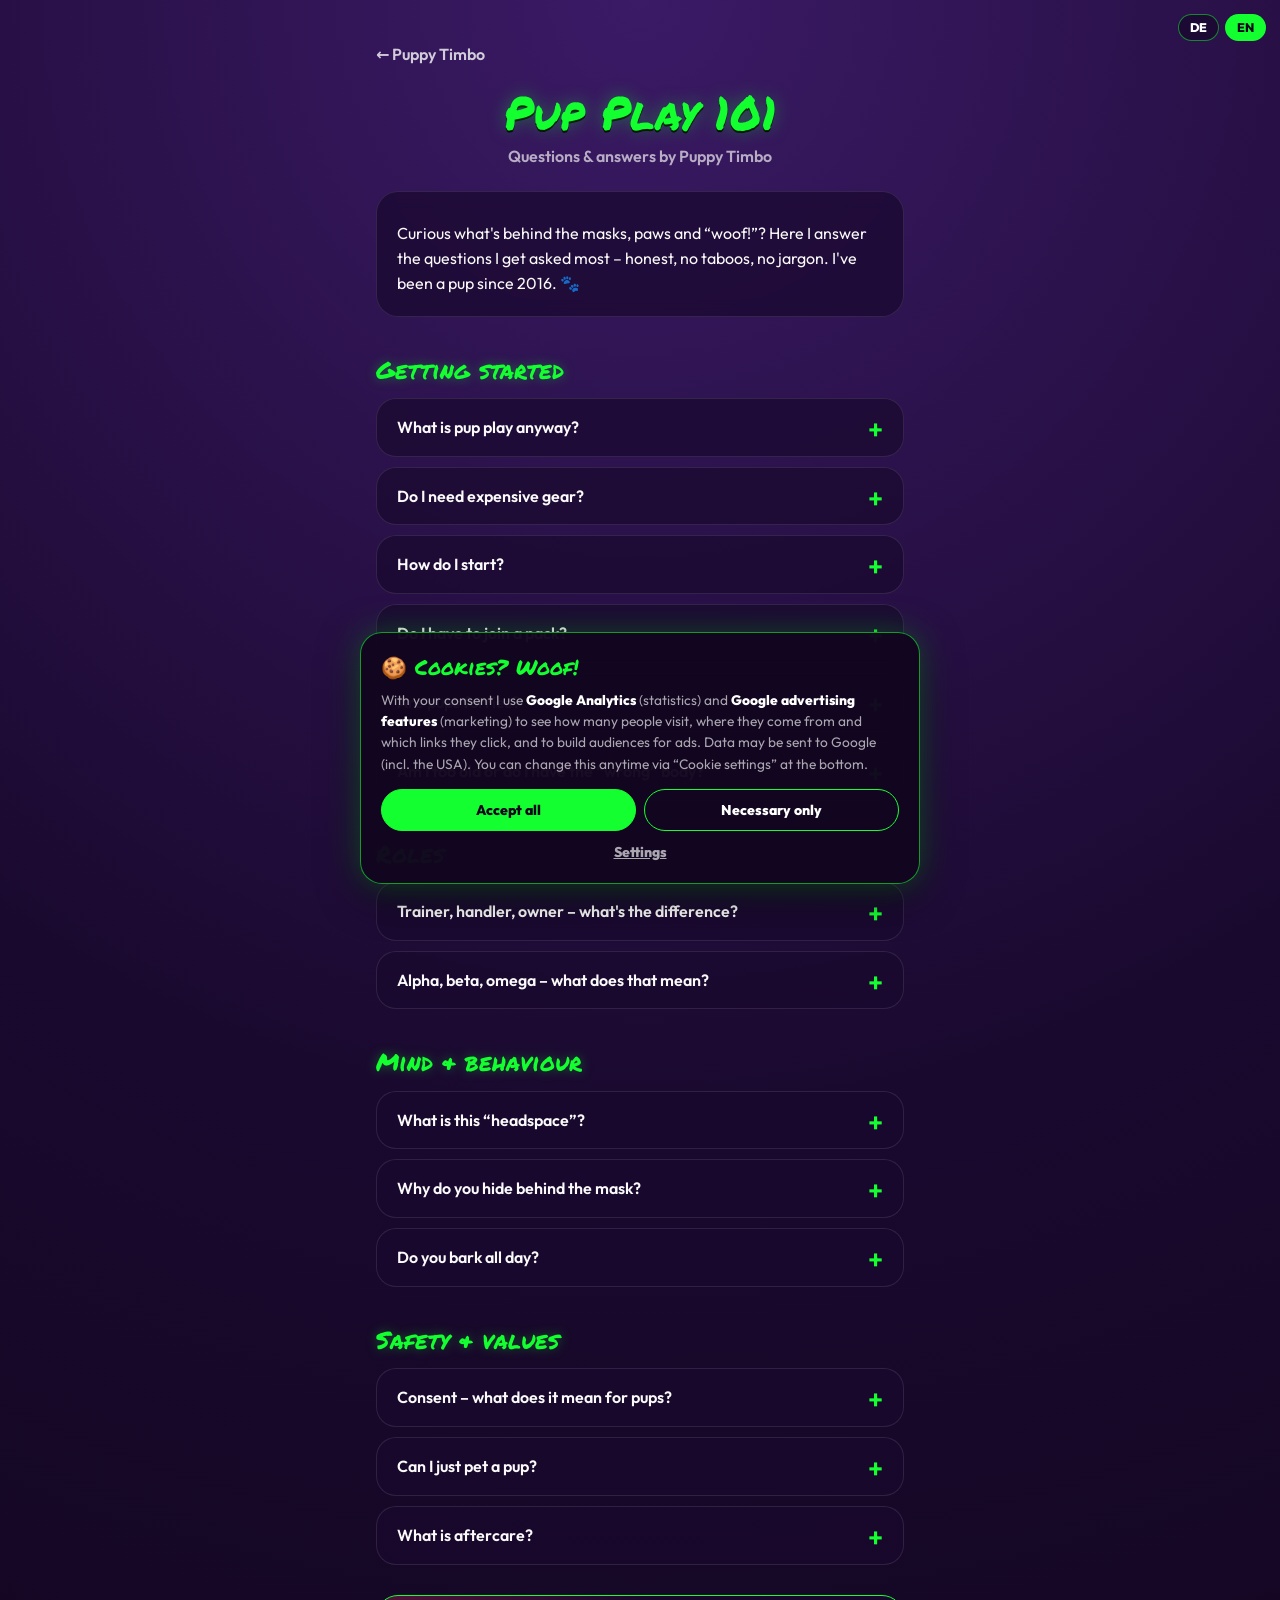
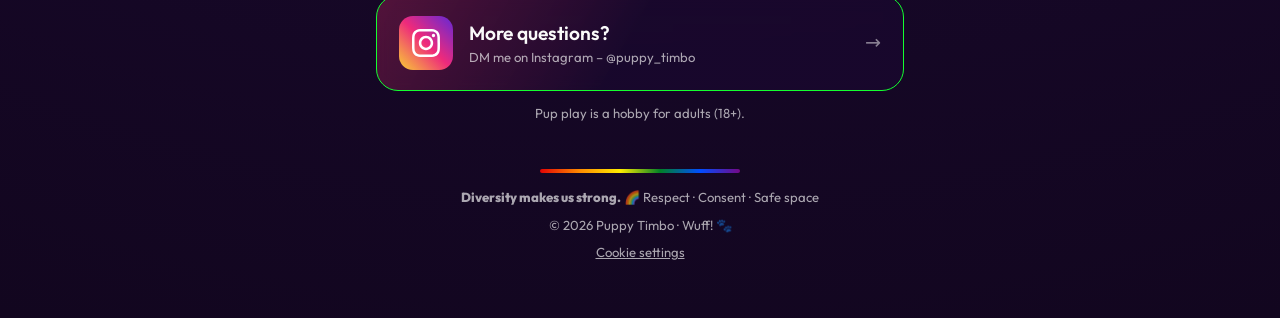
==== commit 8caf76dd: "Add files via upload" ====
--- a/pupplay101.html
+++ b/pupplay101.html
@@ -24,26 +24,31 @@
 <meta property="og:title" content="Pup Play 101 – Fragen &amp; Antworten von Puppy Timbo 🐾">
 <meta property="og:description" content="Was ist Pup Play? Puppy Timbo beantwortet die häufigsten Fragen: Einstieg, Gear, Rollen, Headspace, Konsens und Aftercare – ehrlich, auf Deutsch und Englisch.">
 <meta property="og:url" content="https://puppytimbo.github.io/pupplay101.html">
-<meta property="og:image" content="https://puppytimbo.github.io/assets/og-image.png">
+<meta property="og:image" content="https://puppytimbo.github.io/assets/og-timbo-4.png">
 <meta property="og:image:width" content="1200"><meta property="og:image:height" content="630">
 <meta property="og:image:alt" content="Puppy Timbo – Wandlungsfähig. Cute. Böse.">
 <meta name="twitter:card" content="summary_large_image">
 <meta name="twitter:title" content="Pup Play 101 – Fragen &amp; Antworten von Puppy Timbo 🐾">
 <meta name="twitter:description" content="Was ist Pup Play? Puppy Timbo beantwortet die häufigsten Fragen: Einstieg, Gear, Rollen, Headspace, Konsens und Aftercare – ehrlich, auf Deutsch und Englisch.">
-<meta name="twitter:image" content="https://puppytimbo.github.io/assets/og-image.png">
+<meta name="twitter:image" content="https://puppytimbo.github.io/assets/og-timbo-4.png">
 <meta name="theme-color" content="#1a092f">
 <link rel="icon" href="assets/paw.svg" type="image/svg+xml">
 <link rel="alternate" type="text/plain" title="llms.txt" href="https://puppytimbo.github.io/llms.txt">
 <link rel="preload" href="assets/fonts/permanent-marker-latin-400-normal.woff2" as="font" type="font/woff2" crossorigin>
 <link rel="stylesheet" href="assets/style.css">
 <script src="assets/lang.js"></script>
-<!-- Google Search Console: falls nötig, hier den Bestätigungs-Code eintragen: <meta name="google-site-verification" content="CODE"> -->
+<meta name="google-site-verification" content="-UgkaAf0ZhnJ0lVutRiFTx2wC3g34fvNn3dFfCc-CHU">
+<meta name="msvalidate.01" content="F6BD9BACC0AF9E7D569E2B8569E51517">
 <script type="application/ld+json">
 {
  "@context": "https://schema.org",
  "@type": "FAQPage",
+ "@id": "https://puppytimbo.github.io/pupplay101.html#faq",
  "inLanguage": "de",
  "url": "https://puppytimbo.github.io/pupplay101.html",
+ "isPartOf": {
+  "@id": "https://puppytimbo.github.io/#website"
+ },
  "name": "Pup Play 101 – Fragen & Antworten von Puppy Timbo",
  "author": {
   "@type": "Person",
@@ -170,6 +175,26 @@
     "@type": "Answer",
     "text": "Aftercare ist die Zeit nach dem Spielen: runterkommen, etwas trinken, kuscheln, reden. Wer intensiv im Headspace war, braucht oft einen Moment, um wieder anzukommen. Ein guter Handler nimmt sich dafür Zeit."
    }
+  }
+ ]
+}
+</script>
+<script type="application/ld+json">
+{
+ "@context": "https://schema.org",
+ "@type": "BreadcrumbList",
+ "itemListElement": [
+  {
+   "@type": "ListItem",
+   "position": 1,
+   "name": "Puppy Timbo",
+   "item": "https://puppytimbo.github.io/"
+  },
+  {
+   "@type": "ListItem",
+   "position": 2,
+   "name": "Pup Play 101",
+   "item": "https://puppytimbo.github.io/pupplay101.html"
   }
  ]
 }
--- a/assets/style.css
+++ b/assets/style.css
@@ -171,3 +171,5 @@
 .agegate .cc-b button:first-child{background:#fb7185;border-color:#fb7185}
 .agegate .cc-b button.sec{border-color:#fb7185}
 .box.small{font-size:.86rem;color:var(--muted)}
+.cc-d[hidden]{display:none}
+.sr{position:absolute;width:1px;height:1px;overflow:hidden;clip:rect(0 0 0 0);white-space:nowrap}
